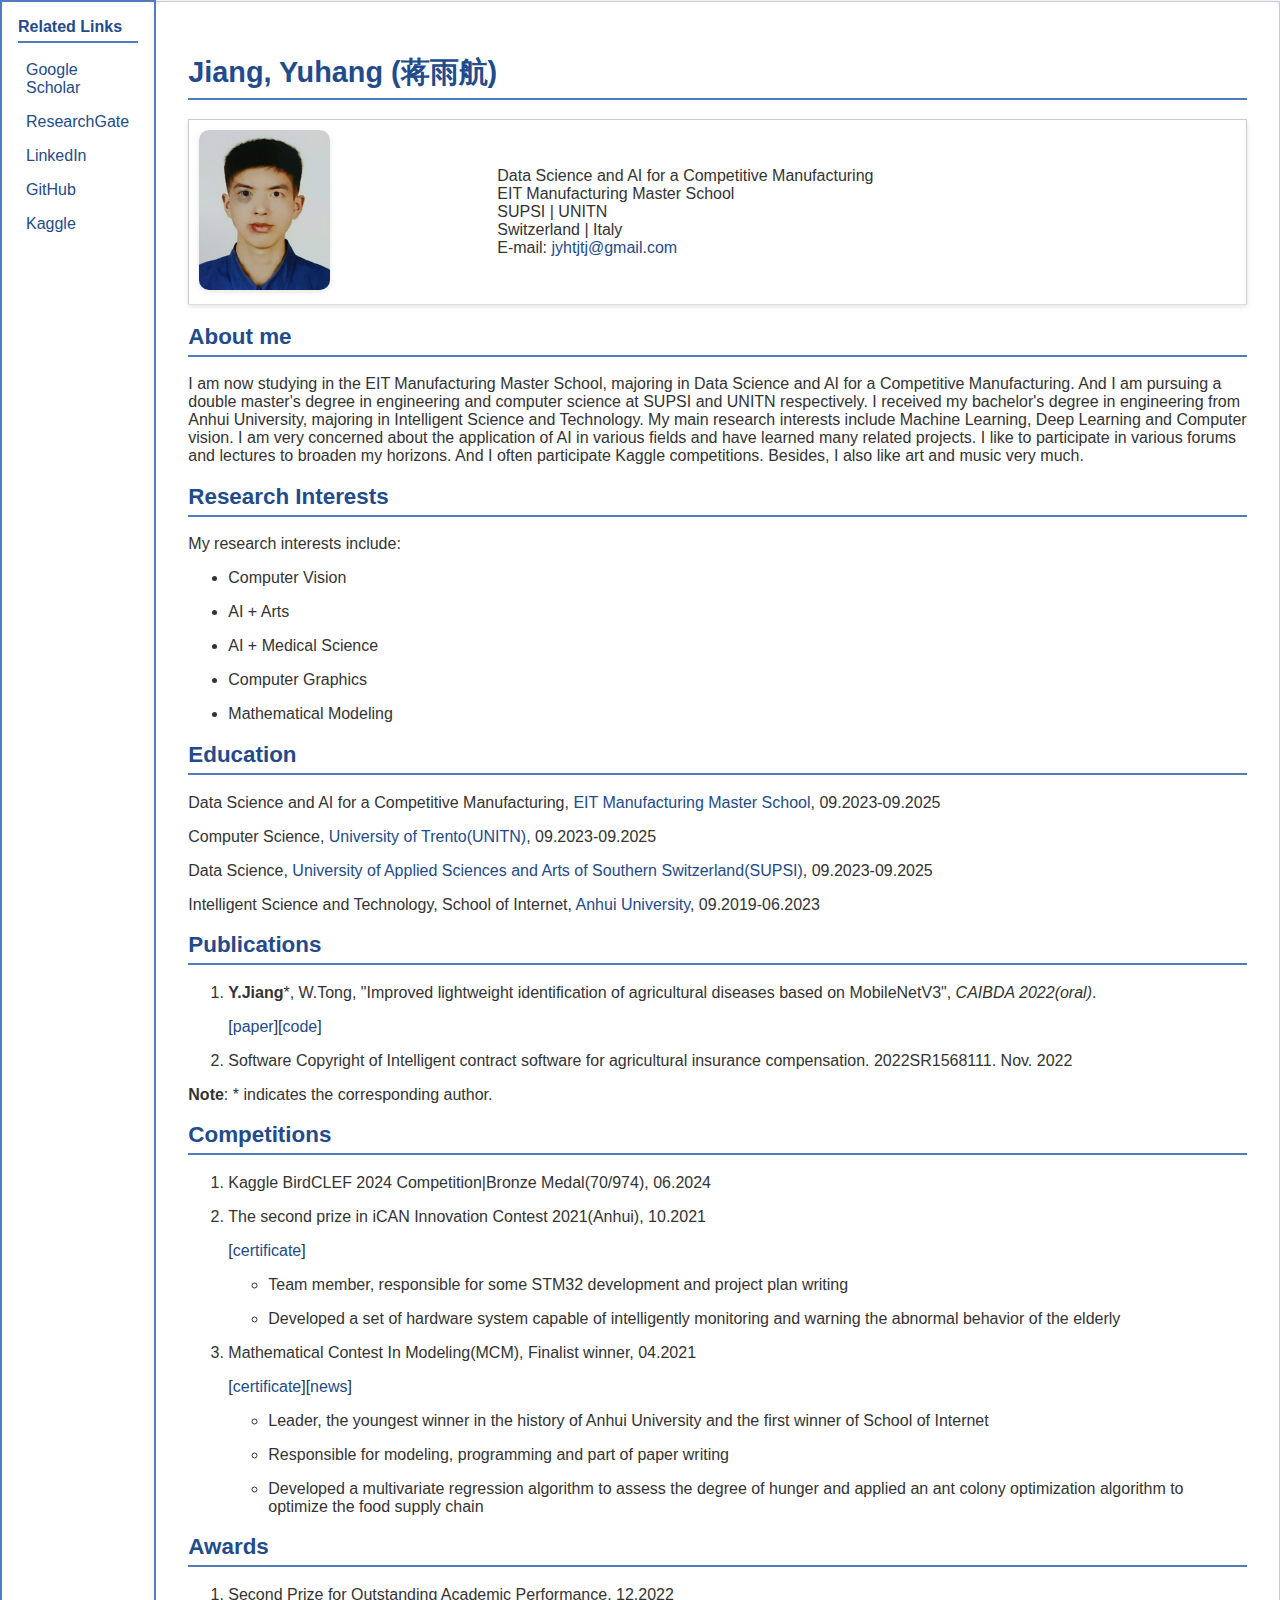
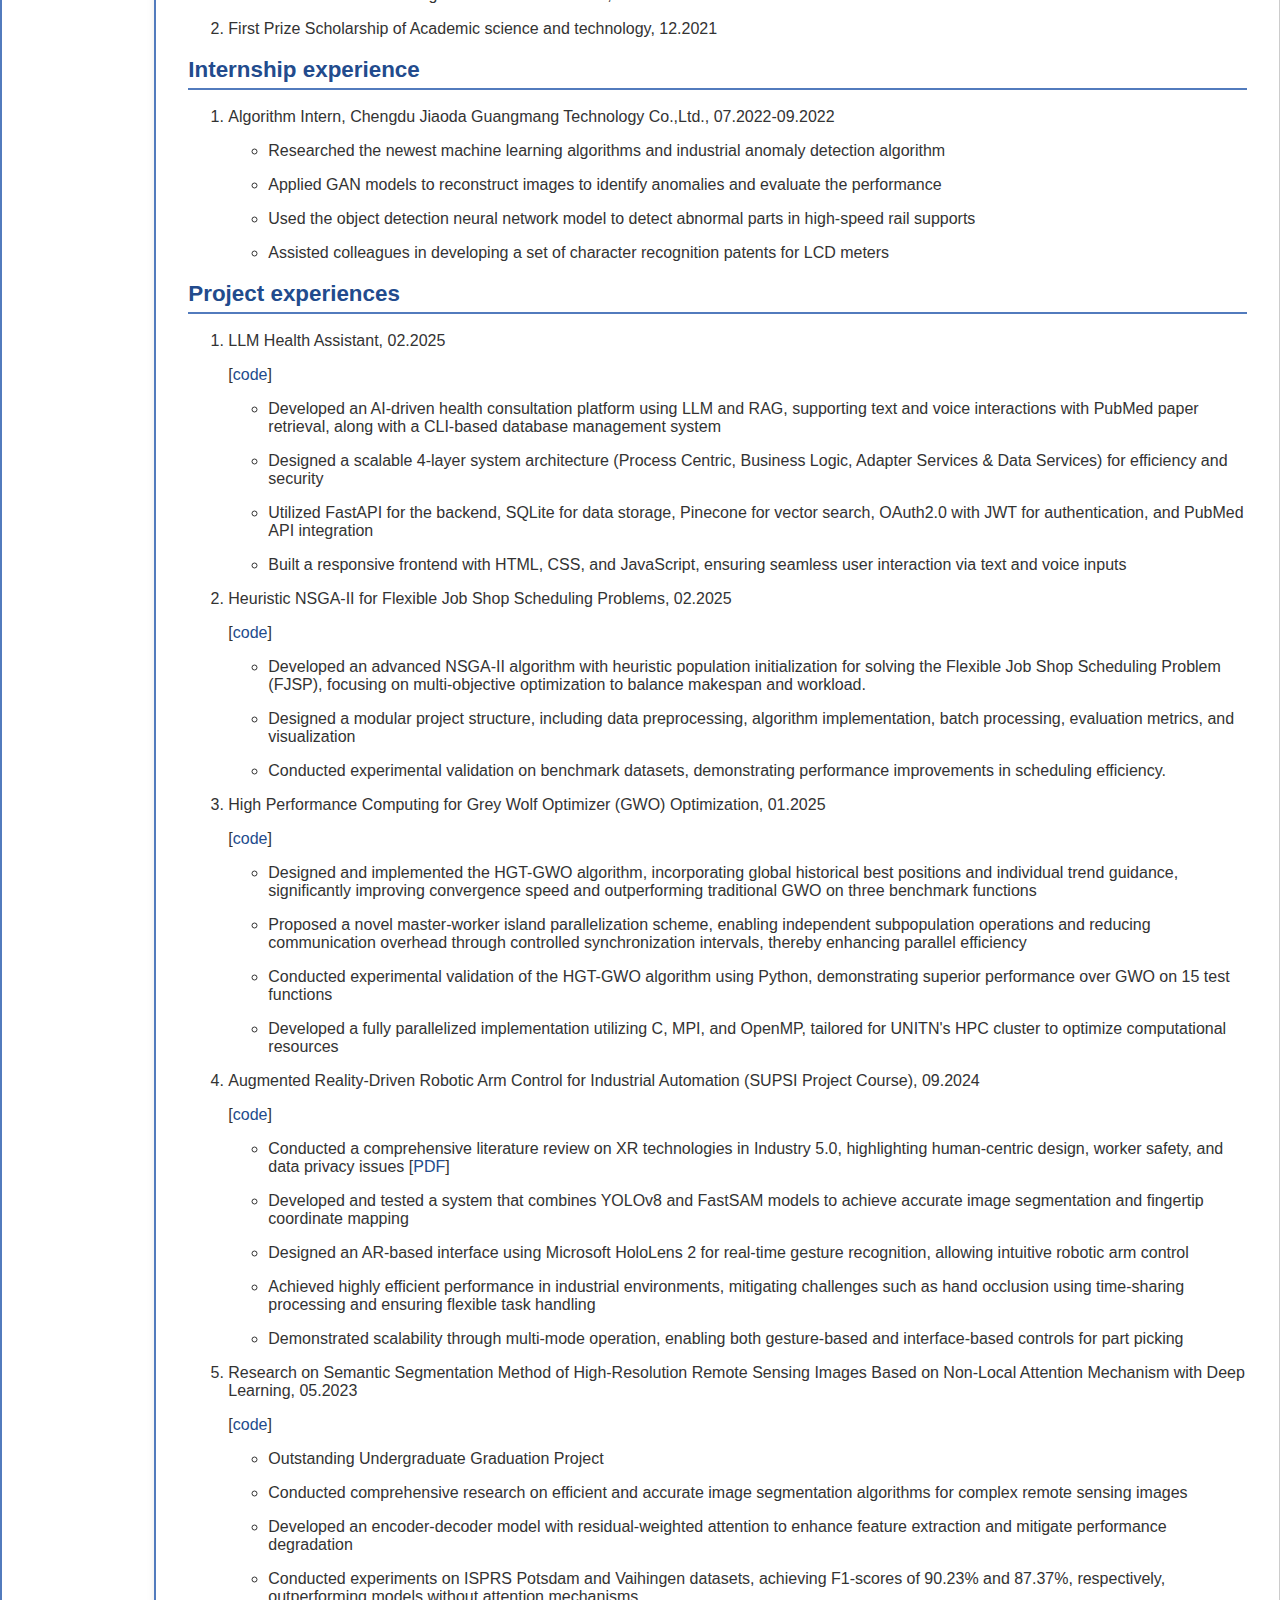
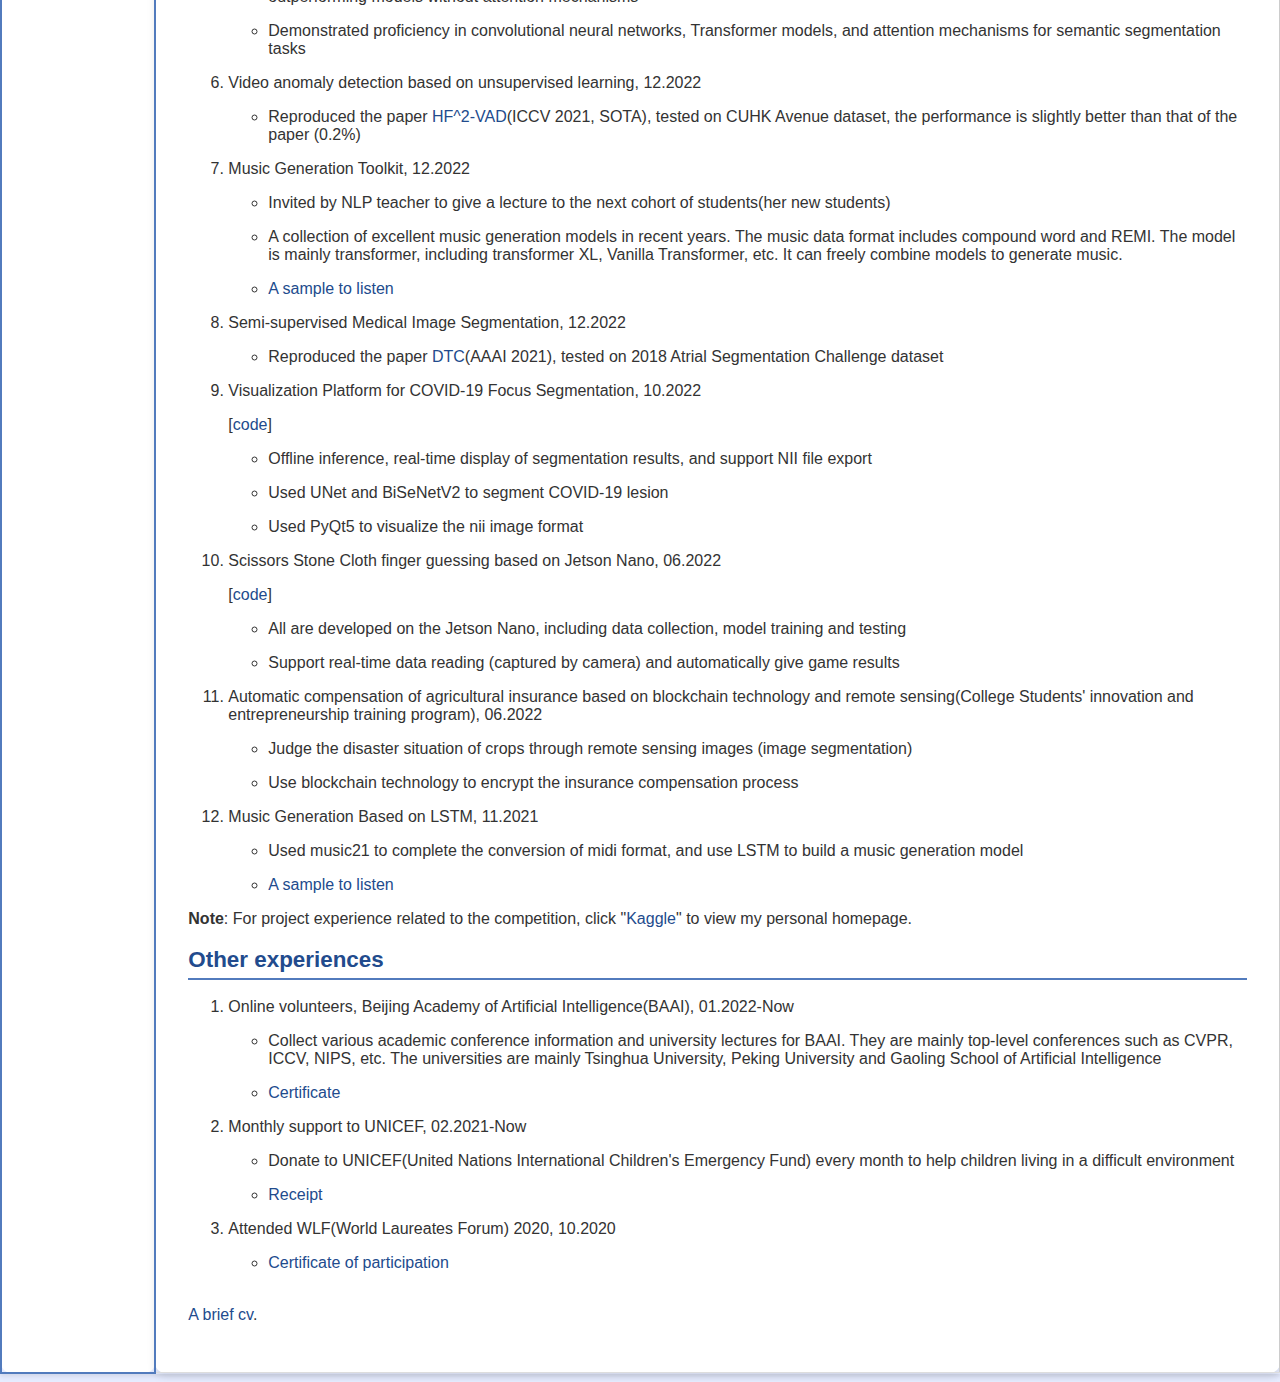
==== index.html @ 791126a2 "Update index.html" ====
<!DOCTYPE html PUBLIC "-//W3C//DTD XHTML 1.1//EN"
  "http://www.w3.org/TR/xhtml11/DTD/xhtml11.dtd">
<html xmlns="http://www.w3.org/1999/xhtml" xml:lang="en">
<head>
<meta name="generator" content="jemdoc, see http://jemdoc.jaboc.net/" />
<meta http-equiv="Content-Type" content="text/html;charset=utf-8" />
<link rel="stylesheet" href="jemdoc.css" type="text/css" />
<link rel="shortcut icon" href="favicon.ico" />
<link rel="bookmark" href="favicon.ico" type="image/x-icon"　/>
<title>Jiang, Yuhang (蒋雨航)</title>
</head>
<body>
<table summary="Table for page layout." id="tlayout">
<tr valign="top">
<td id="layout-menu">
<div class="menu-category">Related Links</div>
<div class="menu-item"><a href="https://scholar.google.com/citations?user=UUtf_ZoAAAAJ&hl=en">Google Scholar</a></div>
<div class="menu-item"><a href="https://www.researchgate.net/profile/Yuhang-Jiang-7">ResearchGate</a></div>
<div class="menu-item"><a href="https://www.linkedin.com/in/yuhang-jiang-b59833291/">LinkedIn</a></div>
<div class="menu-item"><a href="https://github.com/Avalon-S">GitHub</a></div>
<div class="menu-item"><a href="https://www.kaggle.com/yuhang1248">Kaggle</a></div>
</td>
<td id="layout-content">
    <div id="toptitle">
        <h1>Jiang, Yuhang (蒋雨航) </h1>
    </div>
    <table class="imgtable">
        <tr>
            <td>
                <a href="https://github.com/Avalon-S"><img src="bio/bio.jpg" alt="alt text" width="131px" height="160px" /></a>&nbsp;
            </td>
            <td align="left">
                <p>
                    Data Science and AI for a Competitive Manufacturing<br />
                    EIT Manufacturing Master School<br />
                    SUPSI | UNITN<br />
                    Switzerland | Italy <br />
                    E-mail: <a href="mailto:jyhtjtj@gmail.com">jyhtjtj@gmail.com</a>
                </p>
            </td>
        </tr>
    </table>
    <h2>About me</h2>
    <p>I am now studying in the EIT Manufacturing Master School, majoring in Data Science and AI for a Competitive Manufacturing. And I am pursuing a double master's degree in engineering and computer science at SUPSI and UNITN respectively. I received my bachelor's degree in engineering from Anhui University, majoring in Intelligent Science and Technology. My main research interests include Machine Learning, Deep Learning and Computer vision. I am very concerned about the application of AI in various fields and have learned many related projects. I like to participate in various forums and lectures to broaden my horizons. And I often participate Kaggle competitions. Besides, I also like art and music very much.</p>
    <h2>Research Interests</h2>
    <p>My research interests include: </p>
    <ul>
        <li>
            <p>Computer Vision</p>
        </li>
        <li>
            <p>AI + Arts</p>
        </li>
        <li>
            <p>AI + Medical Science</p>
        </li>
        <li>
            <p>Computer Graphics</p>
        </li>
        <li>
            <p>Mathematical Modeling</p>
        </li>
    </ul>

    <h2>Education</h2>
    <p>Data Science and AI for a Competitive Manufacturing, <a href="https://www.eitmanufacturing.eu/">EIT Manufacturing Master School</a>, 09.2023-09.2025</p>
    <p>Computer Science, <a href="https://www.unitn.it/">University of Trento(UNITN)</a>, 09.2023-09.2025</p>
    <p>Data Science, <a href="https://www.supsi.ch/">University of Applied Sciences and Arts of Southern Switzerland(SUPSI)</a>, 09.2023-09.2025</p>
    <p>Intelligent Science and Technology, School of Internet, <a href="https://www.ahu.edu.cn/">Anhui University</a>, 09.2019-06.2023</p>

    <h2>Publications </h2>
    <ol>
        <li>
            <p><b>Y.Jiang</b>*, W.Tong, "Improved lightweight identification of agricultural diseases based on MobileNetV3", <i>CAIBDA 2022(oral)</i>.</p>[<a href="https://arxiv.org/abs/2207.11238">paper</a>][<a href="https://github.com/Avalon-S/MobileNetV3-CA">code</a>]
        </li>
        <li>
            <p>
                Software Copyright of Intelligent contract software for agricultural insurance compensation. 2022SR1568111. Nov. 2022
            </p>
        </li>
    </ol>
    <p><b>Note</b>: * indicates the corresponding author.</p>
    <h2>Competitions</h2>
    <ol>
      <li>Kaggle BirdCLEF 2024 Competition|Bronze Medal(70/974), 06.2024</li>
        <li><p>The second prize in iCAN Innovation Contest 2021(Anhui), 10.2021</p>[<a href="materials/iCAN.jpg">certificate</a>]</li>
        <ul>
            <li>
                <p>Team member, responsible for some STM32 development and project plan writing</p>
            </li>
            <li>
                <p>Developed a set of hardware system capable of intelligently monitoring and warning the abnormal behavior of the elderly</p>
            </li>
        </ul>
        <li><p>Mathematical Contest In Modeling(MCM), Finalist winner, 04.2021</p>[<a href="materials/Finalist.pdf">certificate</a>][<a href="https://si.ahu.edu.cn/2021/0430/c15190a258493/page.htm">news</a>]</li>
        <ul>
            <li>
                <p>Leader, the youngest winner in the history of Anhui University and the first winner of School of Internet</p>
            </li>
            <li>
                <p>Responsible for modeling, programming and part of paper writing</p>
            </li>
            <li>
                <p>Developed a multivariate regression algorithm to assess the degree of hunger and applied an ant colony optimization algorithm to optimize the food supply chain</p>
            </li>
        </ul>
    </ol>
      
      <h2> Awards </h2>
      <ol>
        <li><p>Second Prize for Outstanding Academic Performance, 12.2022</p></li>
        <li><p>First Prize Scholarship of Academic science and technology, 12.2021</p></li>
        </ol>
            <h2>Internship experience</h2>
            <ol>
                <li><p>Algorithm Intern, Chengdu Jiaoda Guangmang Technology Co.,Ltd., 07.2022-09.2022</p></li>
                <ul>
                    <li>
                        <p>
                            Researched the newest machine learning algorithms and industrial anomaly detection algorithm
                        </p>
                    </li>
                    <li>
                        <p>Applied GAN models to reconstruct images to identify anomalies and evaluate the performance</p>
                    </li>
                    <li>
                        <p>Used the object detection neural network model to detect abnormal parts in high-speed rail supports</p>
                    </li>
                    <li>
                        <p>Assisted colleagues in developing a set of character recognition patents for LCD meters</p>
                    </li>
                </ul>
            </ol>
            <h2>Project experiences</h2>
            <ol>
                <li><p>LLM Health Assistant, 02.2025</p>[<a href="https://github.com/Avalon-S/LLM-Health-Assistant">code</a>]</li>
                <ul>
                     <li>
                       <p>
                          Developed an AI-driven health consultation platform using LLM and RAG, supporting text and voice interactions with PubMed paper retrieval, along with a CLI-based database management system
                       </li>
                       <li>
                       <p>
                          Designed a scalable 4-layer system architecture (Process Centric, Business Logic, Adapter Services & Data Services) for efficiency and security
                       </p>
                       </li>
                       <li>
                        <p>
                          Utilized FastAPI for the backend, SQLite for data storage, Pinecone for vector search, OAuth2.0 with JWT for authentication, and PubMed API integration
                       </p>
                      </li>
                      <li>
                      <p>
                          Built a responsive frontend with HTML, CSS, and JavaScript, ensuring seamless user interaction via text and voice inputs
                      </p>
                      </li>
                </ul>
                <li><p>Heuristic NSGA-II for Flexible Job Shop Scheduling Problems, 02.2025</p>[<a href="https://github.com/Avalon-S/BioAI_Project/tree/legacy_branch">code</a>]</li>
                <ul>
                     <li>
                       <p>
                          Developed an advanced NSGA-II algorithm with heuristic population initialization for solving the Flexible Job Shop Scheduling Problem (FJSP), focusing on multi-objective optimization to balance makespan and workload.
                       </li>
                       <li>
                       <p>
                          Designed a modular project structure, including data preprocessing, algorithm implementation, batch processing, evaluation metrics, and visualization
                       </p>
                       </li>
                       <li>
                        <p>
                          Conducted experimental validation on benchmark datasets, demonstrating performance improvements in scheduling efficiency.
                       </p>
                      </li>
                </ul>
                <li><p>High Performance Computing for Grey Wolf Optimizer (GWO) Optimization, 01.2025</p>[<a href="https://github.com/Avalon-S/HPC4DS-Project-GWO">code</a>]</li>
                <ul>
                     <li>
                       <p>
                          Designed and implemented the HGT-GWO algorithm, incorporating global historical best positions and individual trend guidance, significantly improving convergence speed and outperforming traditional GWO on three benchmark functions
                       </p>
                       </li>
                       <li>
                       <p>
                          Proposed a novel master-worker island parallelization scheme, enabling independent subpopulation operations and reducing communication overhead through controlled synchronization intervals, thereby enhancing parallel efficiency
                       </p>
                       </li>
                       <li>
                        <p>
                          Conducted experimental validation of the HGT-GWO algorithm using Python, demonstrating superior performance over GWO on 15 test functions
                       </p>
                      </li>
                      <li>
                      <p>
                          Developed a fully parallelized implementation utilizing C, MPI, and OpenMP, tailored for UNITN's HPC cluster to optimize computational resources
                      </p>
                      </li>
                </ul>
                <li><p>Augmented Reality-Driven Robotic Arm Control for Industrial Automation (SUPSI Project Course), 09.2024</p>[<a href="https://github.com/Avalon-S/Project-Course-SUPSI">code</a>]</li>
                <ul>
                     <li>
                       <p>
                          Conducted a comprehensive literature review on XR technologies in Industry 5.0, highlighting human-centric design, worker safety, and data privacy issues [<a href="https://github.com/Avalon-S/Project-Course-SUPSI/blob/master/Report/Literature_Review_Human-Centric_Integration_of_Extended_Reality_Technologies_in_Industry_5.0.pdf">PDF</a>]
                       </p>
                       </li>
                       <li>
                       <p>
                          Developed and tested a system that combines YOLOv8 and FastSAM models to achieve accurate image segmentation and fingertip coordinate mapping
                       </p>
                       </li>
                       <li>
                        <p>
                          Designed an AR-based interface using Microsoft HoloLens 2 for real-time gesture recognition, allowing intuitive robotic arm control
                       </p>
                      </li>
                      <li>
                       <p>
                          Achieved highly efficient performance in industrial environments, mitigating challenges such as hand occlusion using time-sharing processing and ensuring flexible task handling
                       </p>
                      </li>
                      <li>
                      <p>
                          Demonstrated scalability through multi-mode operation, enabling both gesture-based and interface-based controls for part picking
                      </p>
                      </li>
                </ul>
                <li><p>Research on Semantic Segmentation Method of High-Resolution Remote Sensing Images Based on Non-Local Attention Mechanism with Deep Learning, 05.2023</p>[<a href="https://github.com/Avalon-S/Undergraduate-Graduation-Project">code</a>]</li>
                <ul>
                     <li>
                       <p>
                          Outstanding Undergraduate Graduation Project
                       </p>
                       </li>
                       <li>
                       <p>
                          Conducted comprehensive research on efficient and accurate image segmentation algorithms for complex remote sensing images
                       </p>
                       </li>
                       <li>
                        <p>
                          Developed an encoder-decoder model with residual-weighted attention to enhance feature extraction and mitigate performance degradation
                       </p>
                      </li>
                      <li>
                       <p>
                          Conducted experiments on ISPRS Potsdam and Vaihingen datasets, achieving F1-scores of 90.23% and 87.37%, respectively, outperforming models without attention mechanisms
                       </p>
                      </li>
                      <li>
                      <p>
                          Demonstrated proficiency in convolutional neural networks, Transformer models, and attention mechanisms for semantic segmentation tasks
                      </p>
                      </li>
                </ul>
                <li><p>Video anomaly detection based on unsupervised learning, 12.2022</p></li>
                <ul>
                    <li>
                        <p>
                            Reproduced the paper <a href="https://arxiv.org/abs/2108.06852">HF^2-VAD</a>(ICCV 2021, SOTA), tested on CUHK Avenue dataset, the performance is slightly better than that of the paper (0.2%)
                        </p>
                    </li>
                </ul>
                <li><p>Music Generation Toolkit, 12.2022</p></li>
                <ul>
                    <li>
                        <p>
                            Invited by NLP teacher to give a lecture to the next cohort of students(her new students)
                        </p>
                    </li>
                    <li>
                        <p>
                            A collection of excellent music generation models in recent years. The music data format includes compound word and REMI. The model is mainly transformer, including transformer XL, Vanilla Transformer, etc. It can freely combine models to generate music.
                        </p>
                    </li>
                    <li>
                        <p>
                            <a href="materials/music1.wav">A sample to listen</a>
                        </p>
                    </li>
                </ul>
                <li><p>Semi-supervised Medical Image Segmentation, 12.2022</p></li>
                <ul>
                    <li>
                        <p>
                            Reproduced the paper <a href="https://arxiv.org/abs/2009.04448">DTC</a>(AAAI 2021), tested on 2018 Atrial Segmentation Challenge dataset
                        </p>
                    </li>
                </ul>
                <li><p>Visualization Platform for COVID-19 Focus Segmentation, 10.2022</p>[<a href="https://github.com/Avalon-S/Visualization-Platform-for-COVID-19-Focus-Segmentation">code</a>]</li>
                <ul>
                    <li>
                        <p>
                            Offline inference, real-time display of segmentation results, and support NII file export
                        </p>
                    </li>
                    <li>
                        <p>
                            Used UNet and BiSeNetV2 to segment COVID-19 lesion
                        </p>
                    </li>
                    <li>
                        <p>
                            Used PyQt5 to visualize the nii image format
                        </p>
                    </li>
                </ul>
                <li><p>Scissors Stone Cloth finger guessing based on Jetson Nano, 06.2022</p>[<a href="https://github.com/Avalon-S/Scissors-Stone-Cloth-finger-guessing-based-on-Jetson-Nano">code</a>]</li>
                <ul>
                    <li>
                        <p>
                            All are developed on the Jetson Nano, including data collection, model training and testing
                        </p>
                    </li>
                    <li>
                        <p>
                            Support real-time data reading (captured by camera) and automatically give game results
                        </p>
                    </li>
                </ul>
                <li><p>Automatic compensation of agricultural insurance based on blockchain technology and remote sensing(College Students' innovation and entrepreneurship training program), 06.2022</p></li>
                <ul>
                    <li>
                        <p>
                            Judge the disaster situation of crops through remote sensing images (image segmentation)
                        </p>
                    </li>
                    <li>
                        <p>
                            Use blockchain technology to encrypt the insurance compensation process
                        </p>
                    </li>
                </ul>
                <li><p>Music Generation Based on LSTM, 11.2021</p></li>
                <ul>
                    <li>
                        <p>
                            Used music21 to complete the conversion of midi format, and use LSTM to build a music generation model
                        </p>
                    </li>
                    <li>
                        <p>
                            <a href="materials/music2.wav">A sample to listen</a>
                        </p>
                    </li>
                </ul>
            </ol>
            <p><b>Note</b>: For project experience related to the competition, click "<a href="https://www.kaggle.com/yuhang1248">Kaggle</a>" to view my personal homepage.</p>
            <h2>Other experiences</h2>
            <ol>
                <li><p>Online volunteers, Beijing Academy of Artificial Intelligence(BAAI), 01.2022-Now</p></li>
                <ul>
                    <li>
                        <p>Collect various academic conference information and university lectures for BAAI. They are mainly top-level conferences such as CVPR, ICCV, NIPS, etc. The universities are mainly Tsinghua University, Peking University and Gaoling School of Artificial Intelligence</p>
                    </li>
                </ul>
                <ul>
                    <li>
                        <p><a href="materials/BAAI.pdf">Certificate</a></p>
                    </li>
                </ul>
                <li><p>Monthly support to UNICEF, 02.2021-Now</p></li>
                <ul>
                    <li>
                        <p>Donate to  UNICEF(United Nations International Children's Emergency Fund) every month to help children living in a difficult environment</p>
                    </li>
                </ul>
                <ul>
                    <li>
                        <p><a href="materials/receipt.png">Receipt</a></p>
                    </li>
                </ul>
                <li><p>Attended WLF(World Laureates Forum) 2020, 10.2020</p></li>
                <ul>
                    <li>
                        <p><a href="materials/WLF2020.jpg">Certificate of participation</a></p>
                    </li>
                </ul>

            </ol>

            <p>
                <br />
                <a href="cv.pdf">A brief cv</a>.
            </p>
        </ol>
    </ol></td>
</tr>
</table>
</body>
</html>
---- jemdoc.css ----
/* Jemdoc CSS with blue theme */

/* Set a soft blue gradient background */
body {
    background: linear-gradient(to bottom, #f0f4ff, #e6ecff);
    font-family: "Inter", sans-serif;
    color: #333;
    padding-bottom: 8px;
    margin: 0;
}

/* Navigation menu styling */
#layout-menu {
    background: white;
    border-radius: 10px;
    padding: 1em;
    font-size: 1.0em;
    width: auto;
    color: #224b8d;
    text-align: left;
    border: 2px solid #527bbd;
}

#layout-menu a {
    color: #224b8d;
    text-decoration: none;
    display: block;
    padding: 8px;
    border-radius: 5px;
    transition: background 0.3s ease-in-out;
}

#layout-menu a:hover, #layout-menu a:focus {
    background: #527bbd; 
    color: white;
}

#layout-menu a.current:link, #layout-menu a.current:visited {
    background: #527bbd;
    color: white;
    font-weight: bold;
}

/* Add blue underline below 'Related Links' title */
div.menu-category {
    font-weight: bold;
    border-bottom: 2px solid #527bbd;
    padding-bottom: 5px;
    margin-bottom: 10px;
}

/* Content area styling */
#layout-content {
    background: white;
    padding: 2em;
    border-radius: 10px;
    box-shadow: 0px 4px 8px rgba(0, 0, 0, 0.1);
}

/* Headings styling */
h1, h2, h3 {
    color: #224b8d;
    border-bottom: 2px solid #527bbd;
    padding-bottom: 5px;
}

h1 {
    font-size: 1.8em;
}

h2 {
    font-size: 1.4em;
}

h3 {
    font-size: 1.2em;
    border-bottom: none;
}

/* Link styling */
a {
    color: #224b8d;
    text-decoration: none;
    transition: all 0.3s ease-in-out;
}

a:hover {
    color: #1a3b6e;
    border-bottom: 1px solid #1a3b6e;
}

/* Table styling */
table {
    border: 1px solid #ccc;
    border-collapse: collapse;
    width: 100%;
    box-shadow: 0 2px 5px rgba(0, 0, 0, 0.1);
}

td, th {
    padding: 10px;
    text-align: left;
    border-bottom: 1px solid #ddd;
}

tr:nth-child(even) {
    background-color: #f9f9f9;
}

/* Image styling */
img {
    border-radius: 10px;
    box-shadow: 0px 2px 5px rgba(0, 0, 0, 0.1);
}

/* Footer styling */
div#footer {
    font-size: small;
    border-top: 1px solid #c0c0c0;
    padding-top: 10px;
    margin-top: 4.0em;
    color: #606060;
    text-align: center;
}
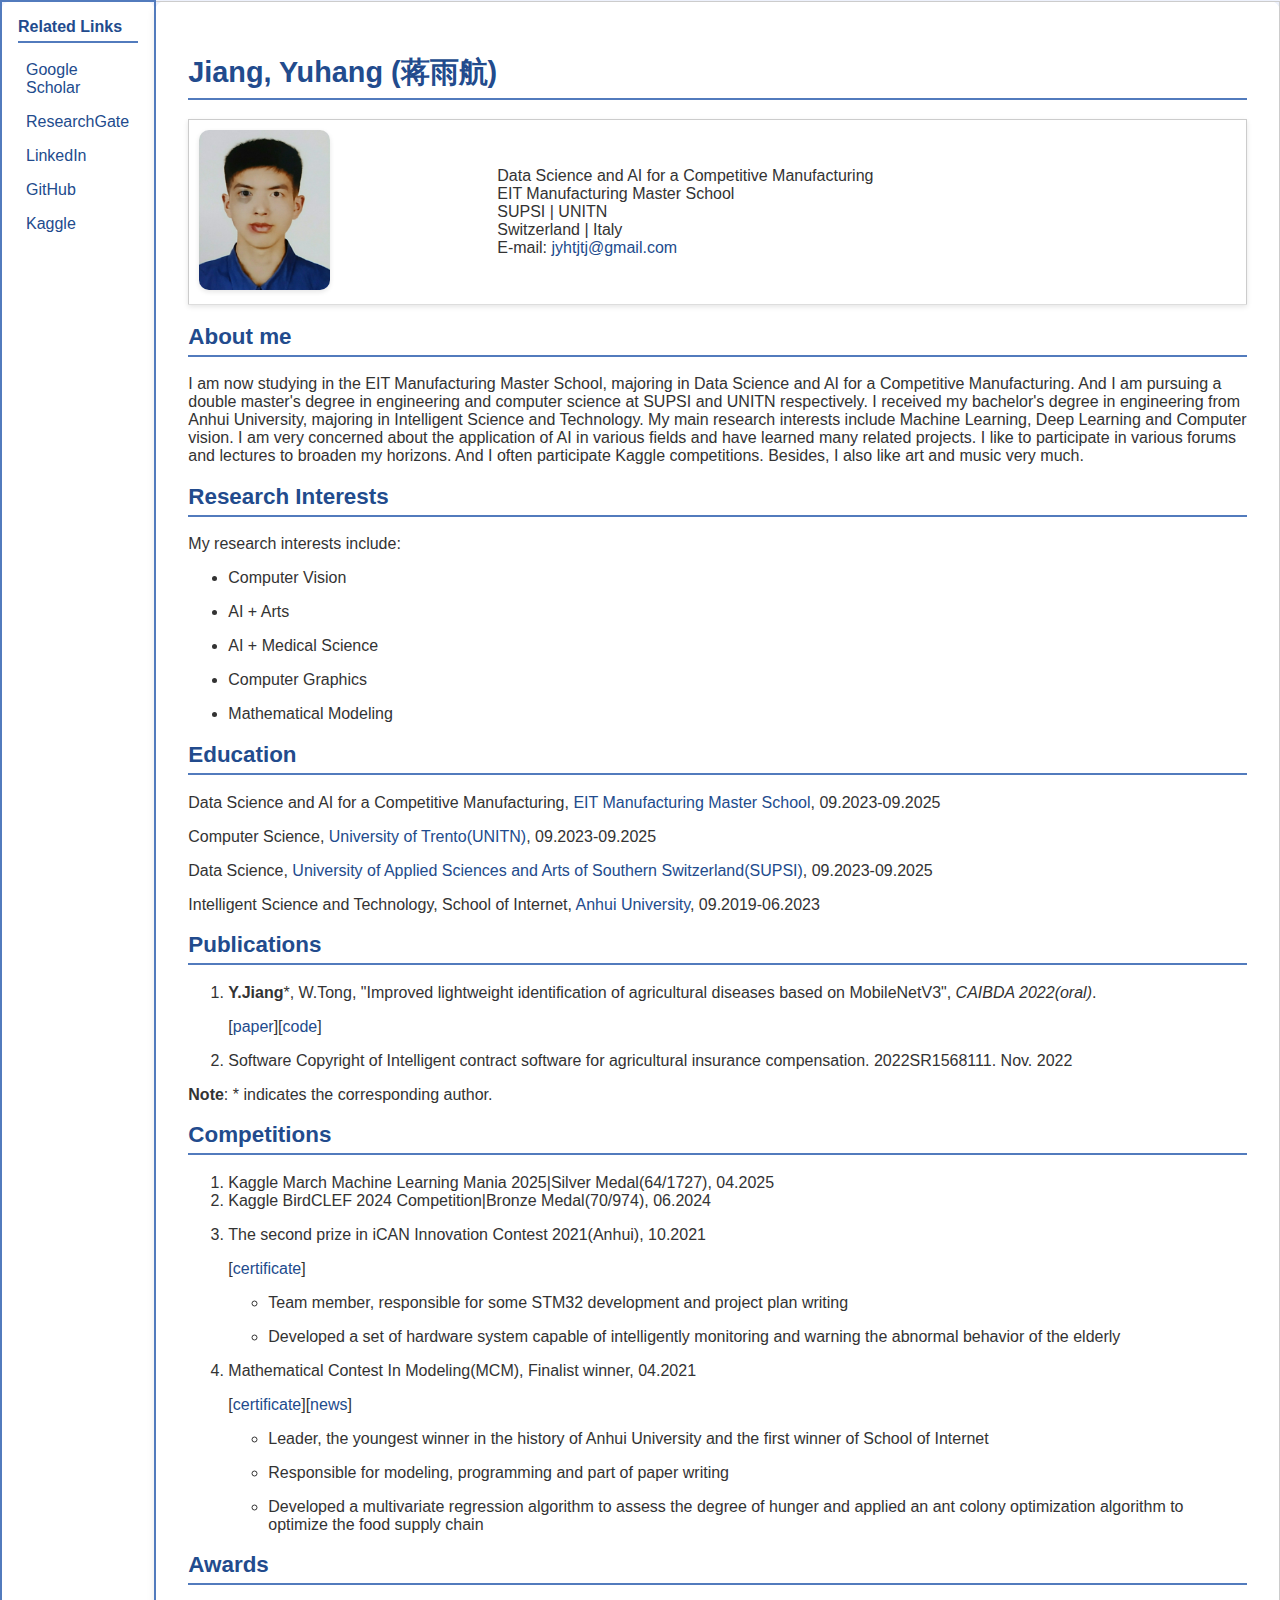
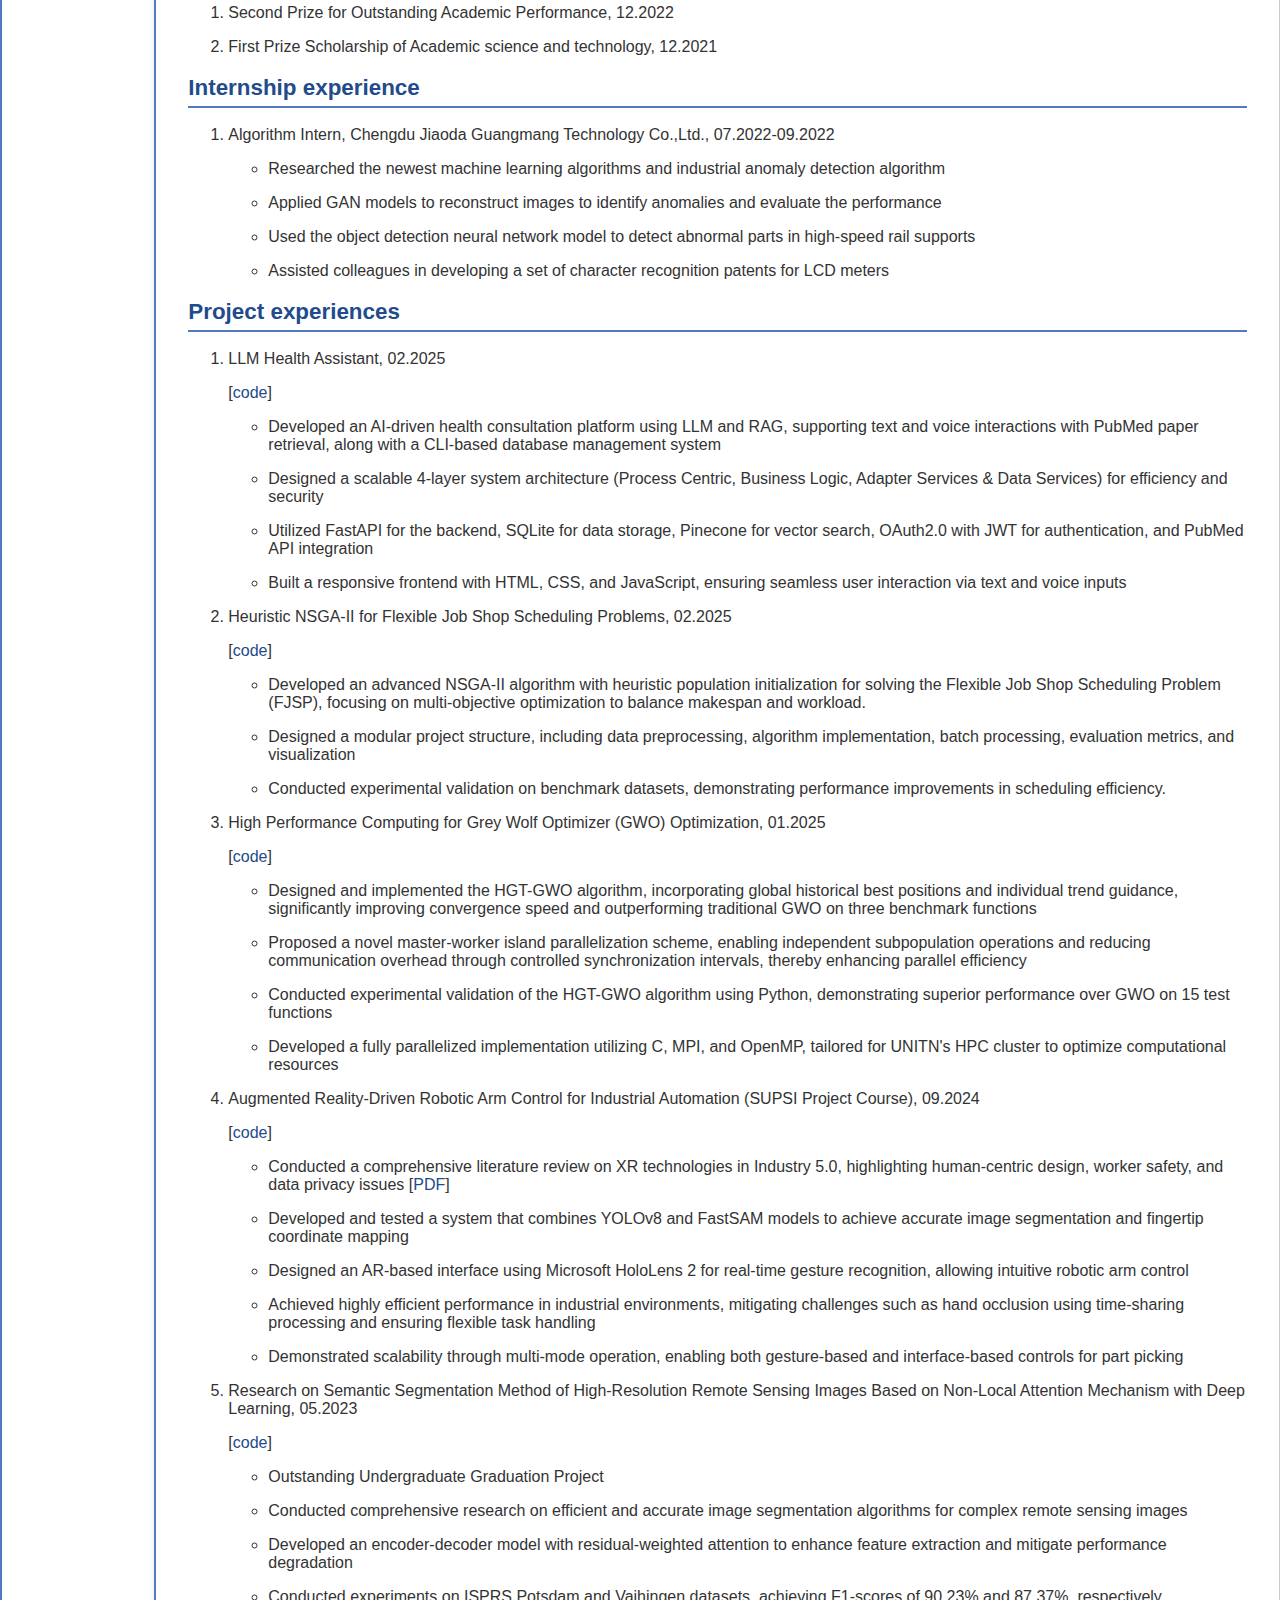
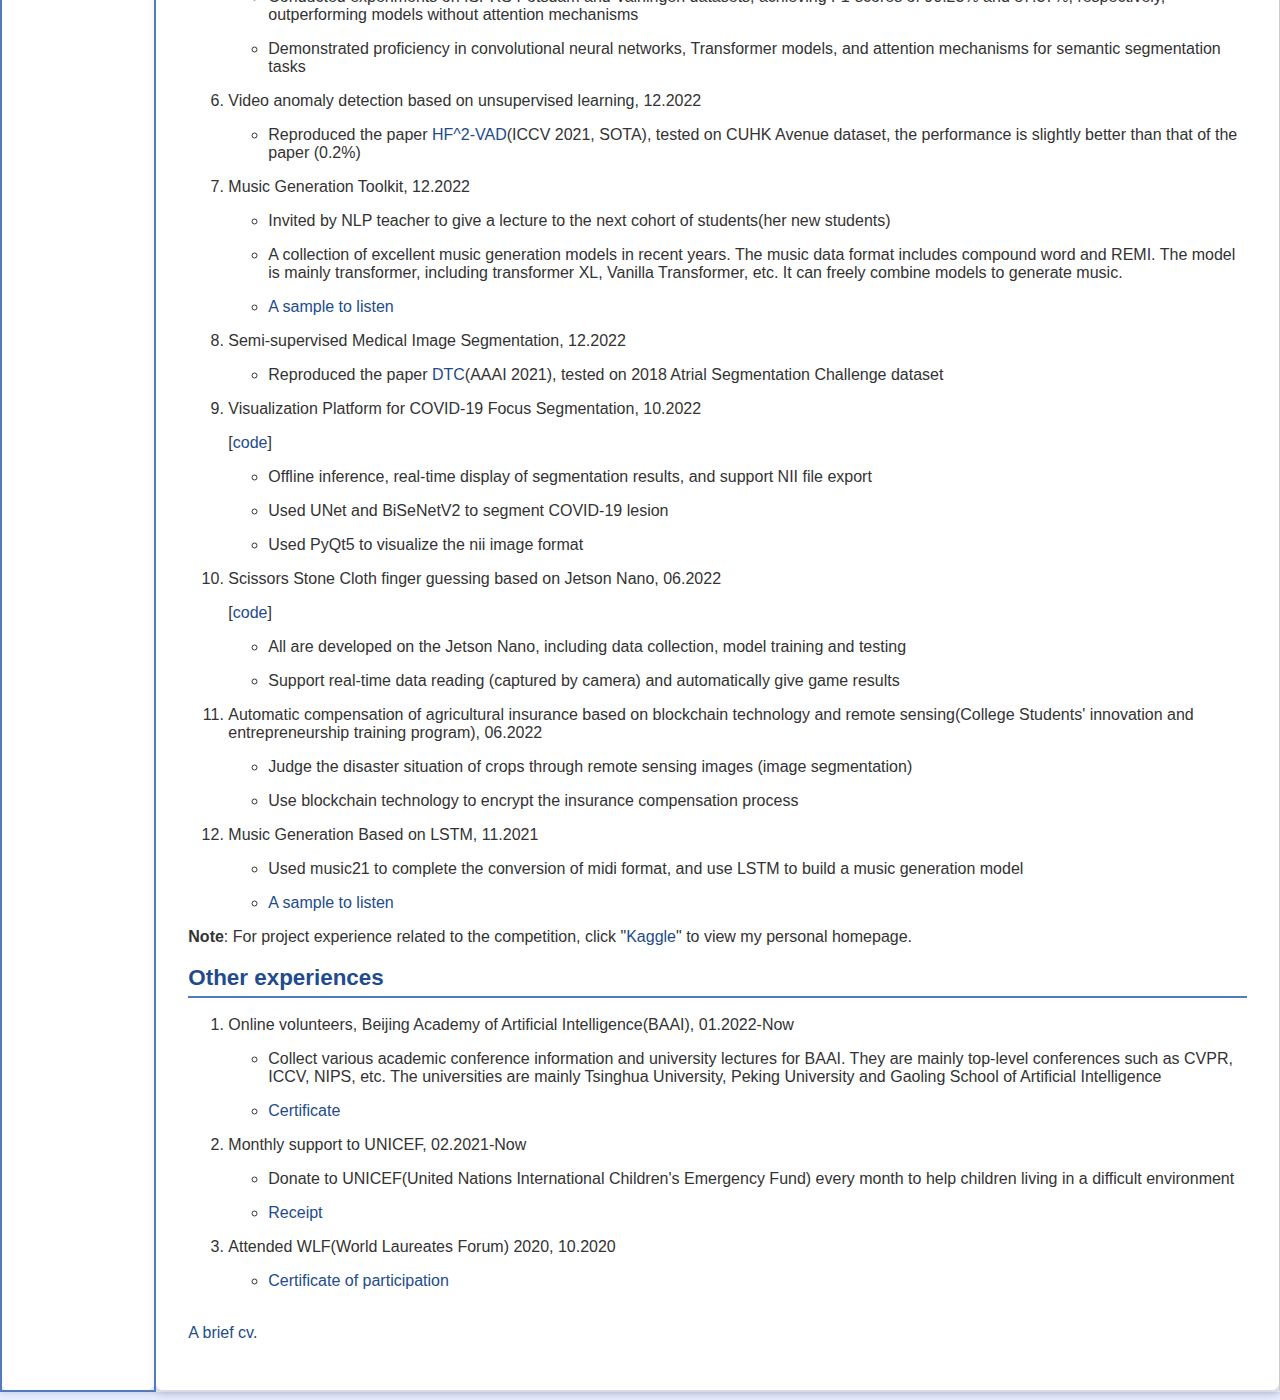
==== commit 3105729d: "Update index.html" ====
--- a/index.html
+++ b/index.html
@@ -82,6 +82,7 @@
     <p><b>Note</b>: * indicates the corresponding author.</p>
     <h2>Competitions</h2>
     <ol>
+      <li>Kaggle March Machine Learning Mania 2025|Silver Medal(64/1727), 04.2025</li>
       <li>Kaggle BirdCLEF 2024 Competition|Bronze Medal(70/974), 06.2024</li>
         <li><p>The second prize in iCAN Innovation Contest 2021(Anhui), 10.2021</p>[<a href="materials/iCAN.jpg">certificate</a>]</li>
         <ul>
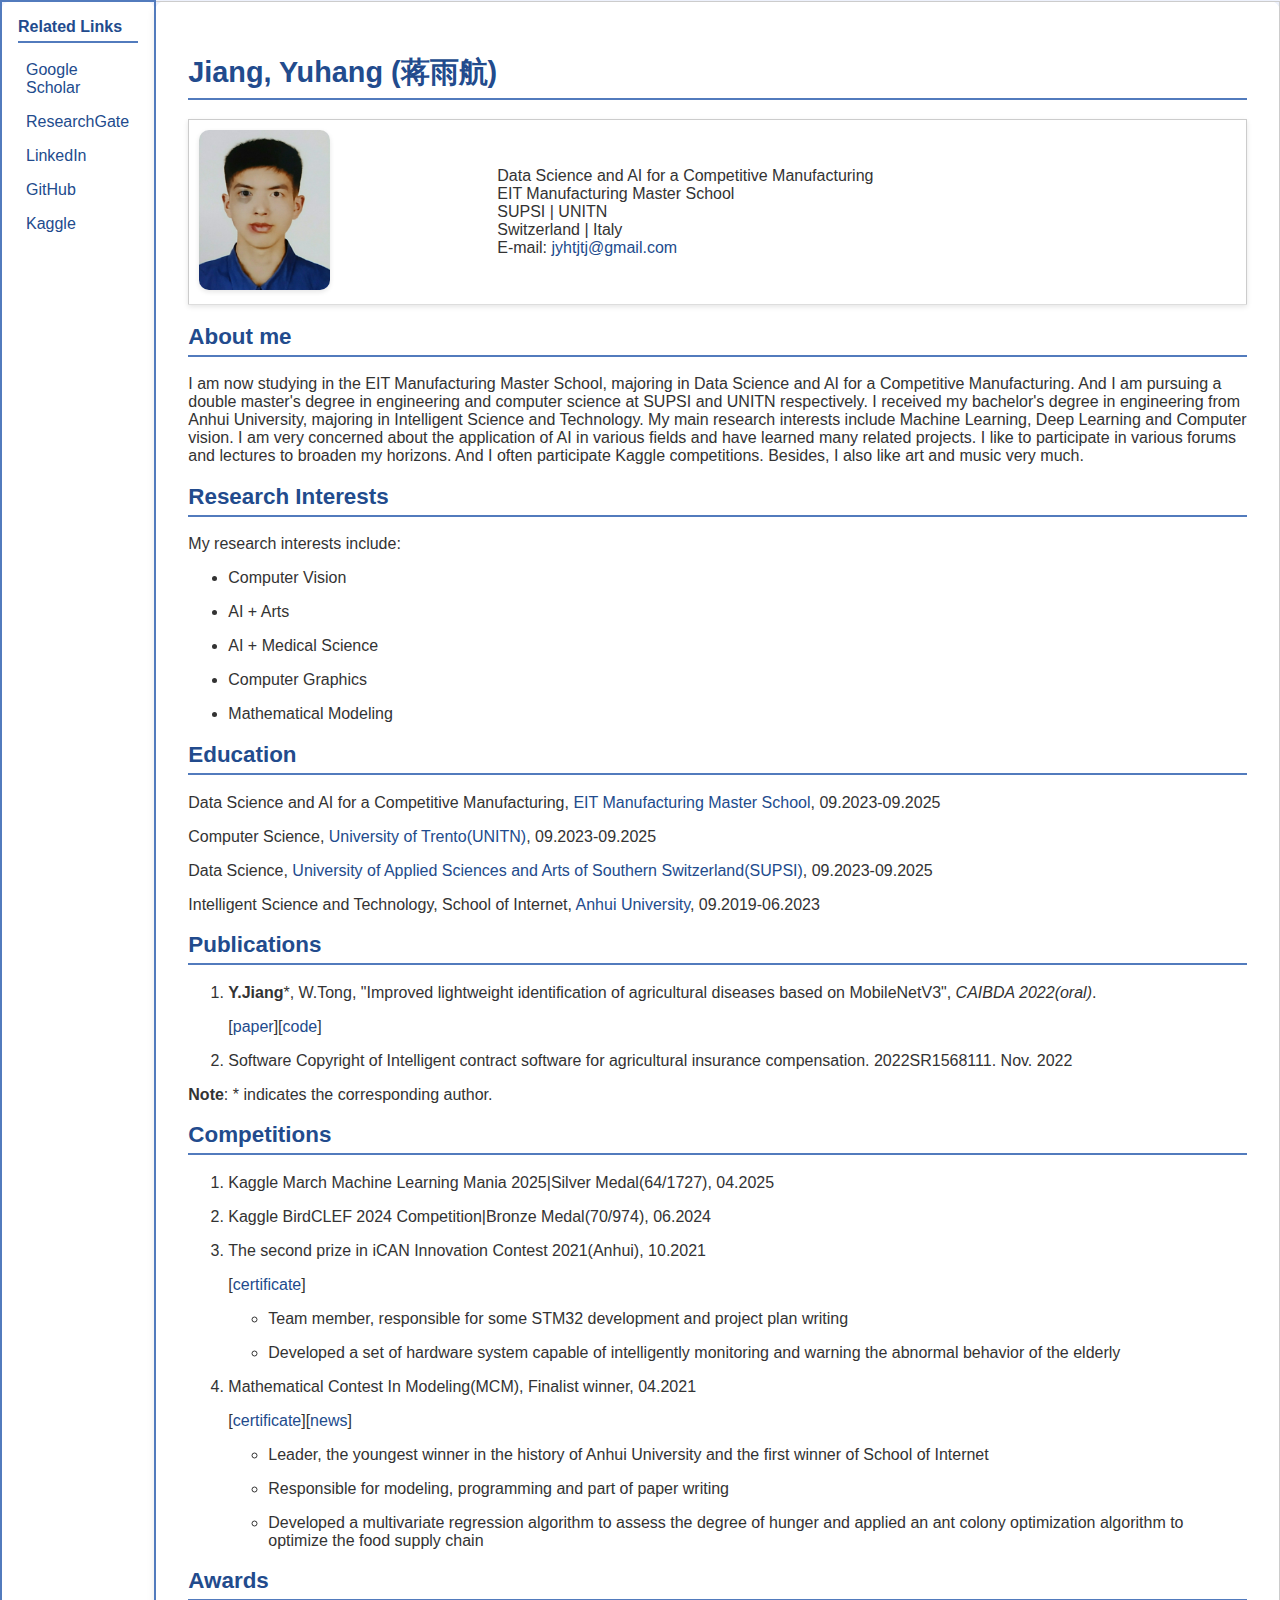
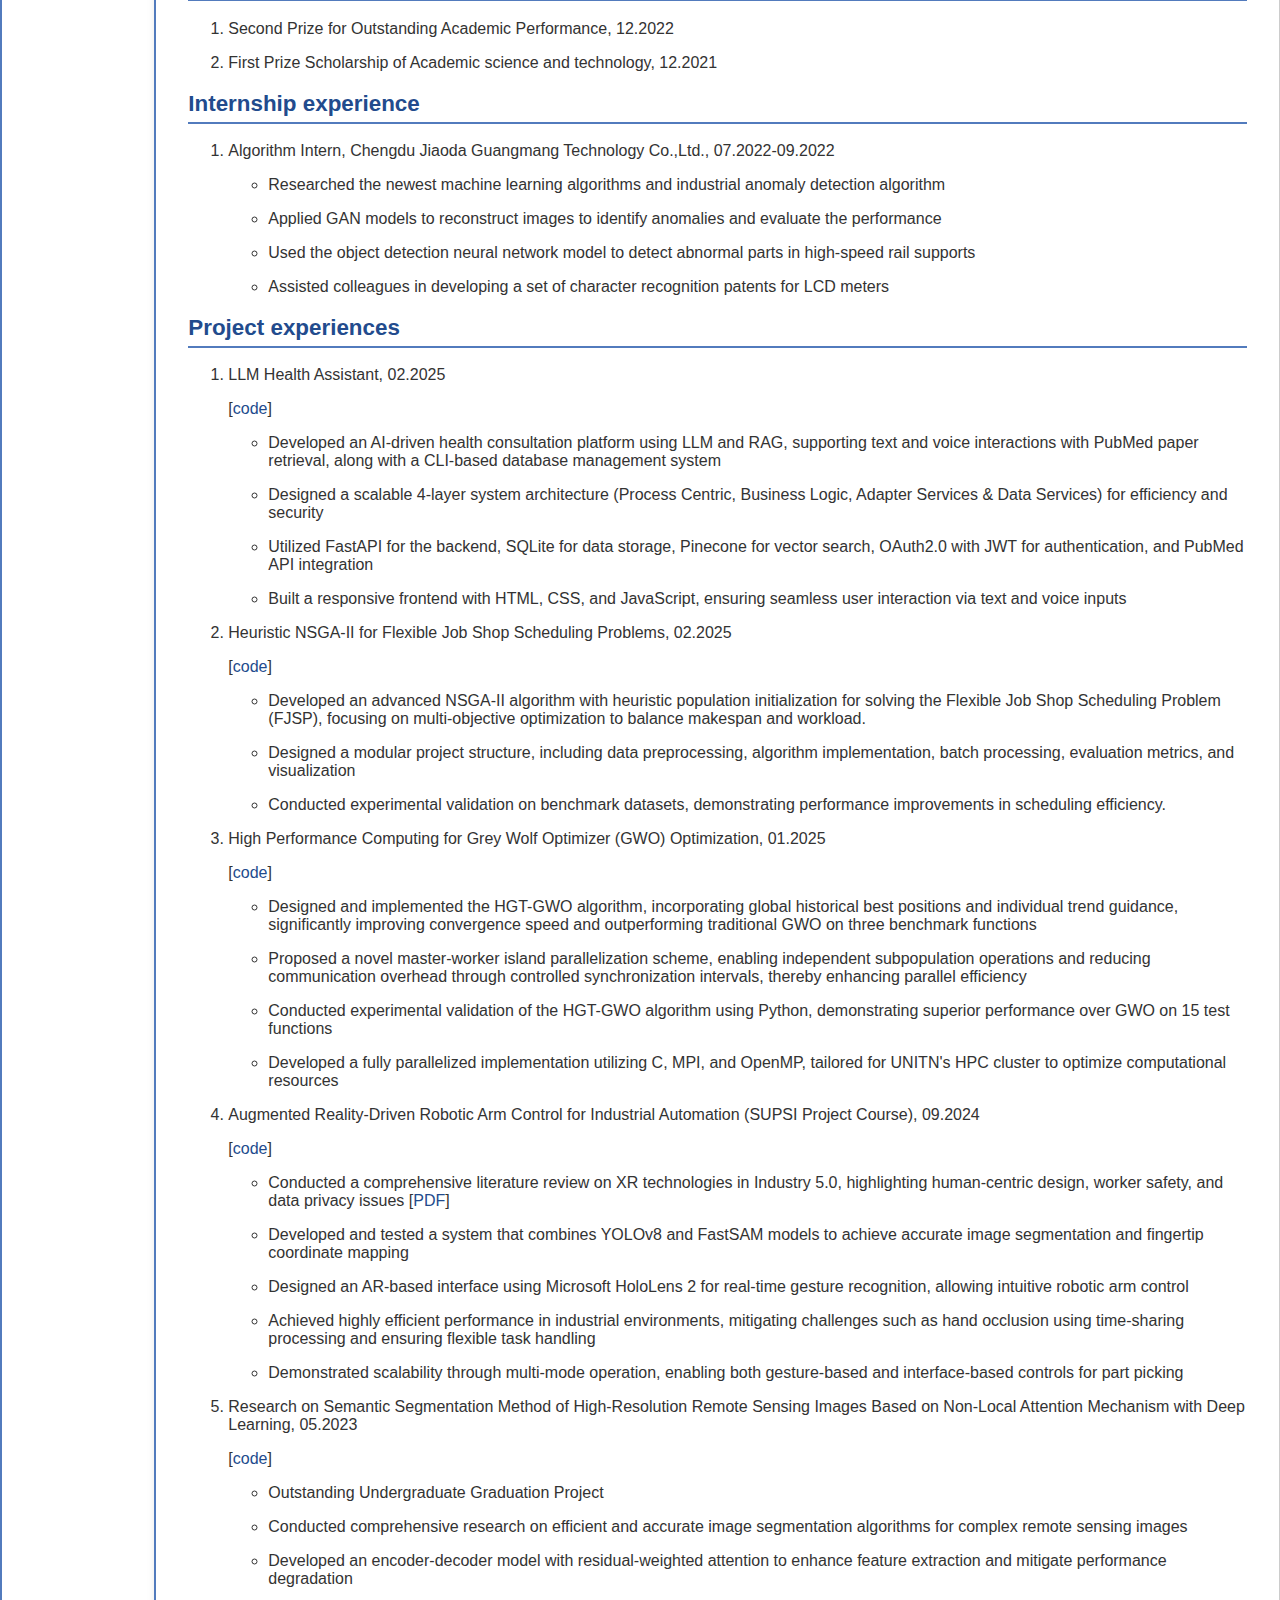
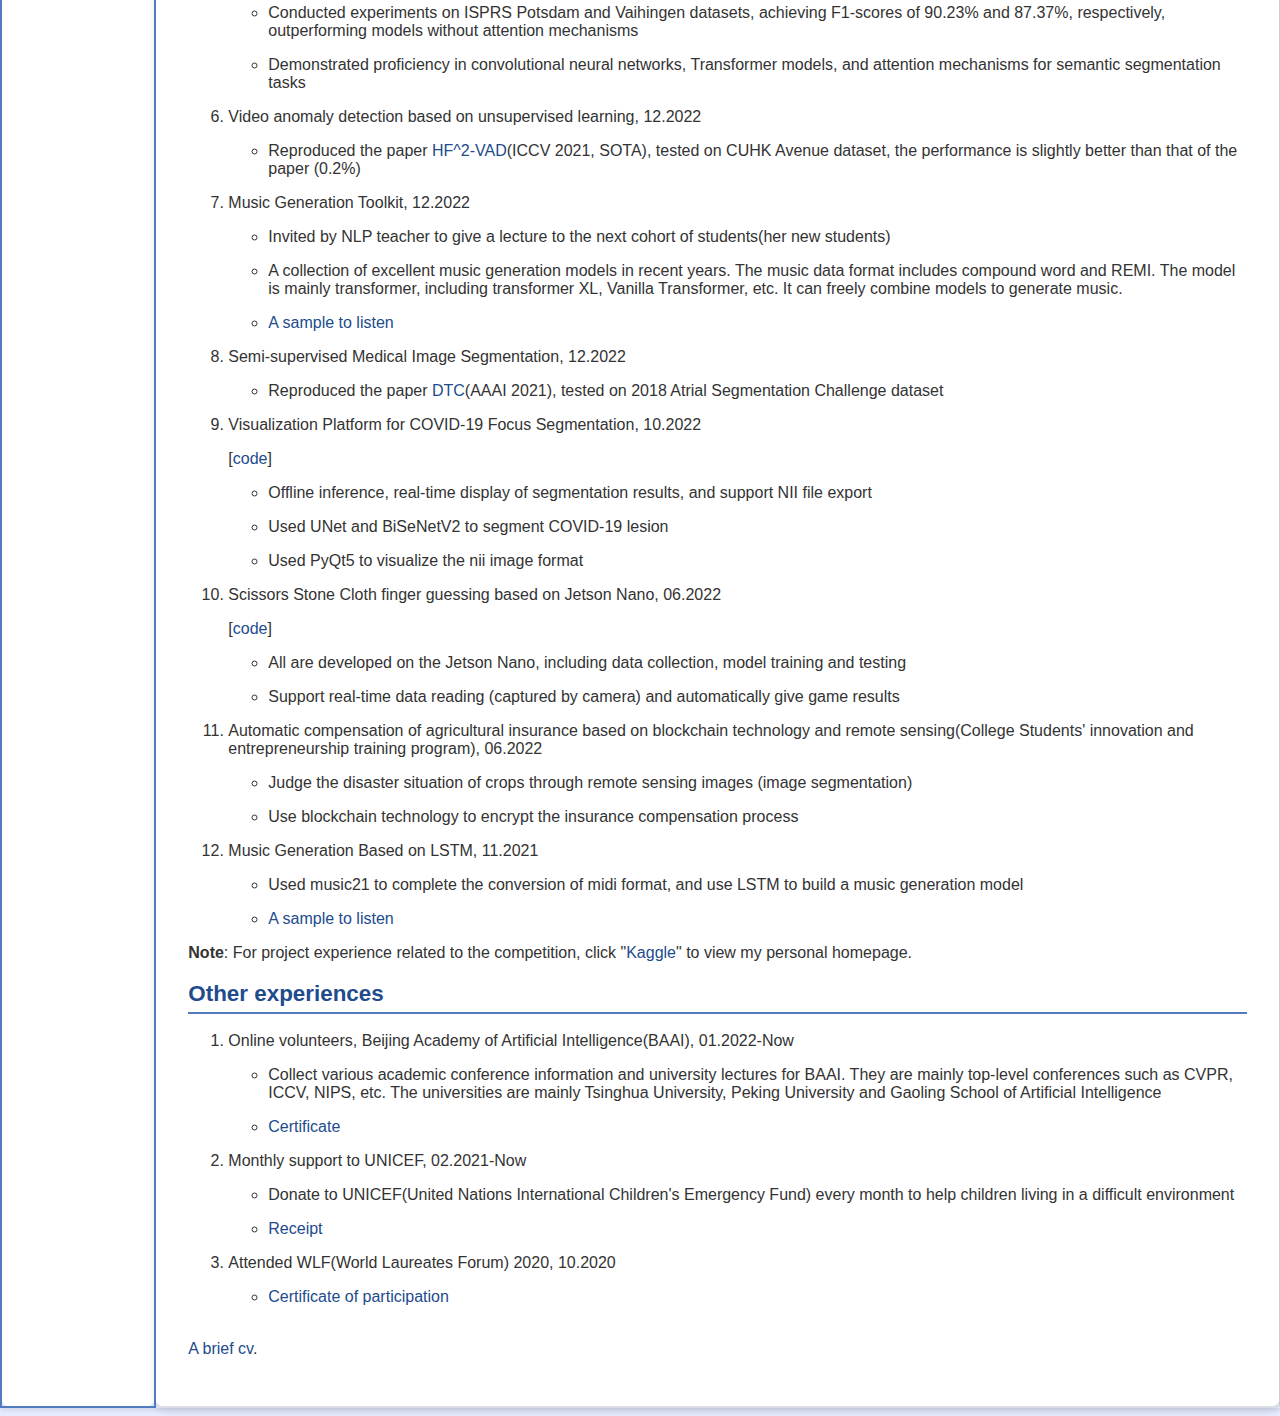
==== commit 6103e890: "Update index.html" ====
--- a/index.html
+++ b/index.html
@@ -82,8 +82,8 @@
     <p><b>Note</b>: * indicates the corresponding author.</p>
     <h2>Competitions</h2>
     <ol>
-      <li>Kaggle March Machine Learning Mania 2025|Silver Medal(64/1727), 04.2025</li>
-      <li>Kaggle BirdCLEF 2024 Competition|Bronze Medal(70/974), 06.2024</li>
+      <li><p>Kaggle March Machine Learning Mania 2025|Silver Medal(64/1727), 04.2025</p></li>
+      <li><p>Kaggle BirdCLEF 2024 Competition|Bronze Medal(70/974), 06.2024</p></li>
         <li><p>The second prize in iCAN Innovation Contest 2021(Anhui), 10.2021</p>[<a href="materials/iCAN.jpg">certificate</a>]</li>
         <ul>
             <li>
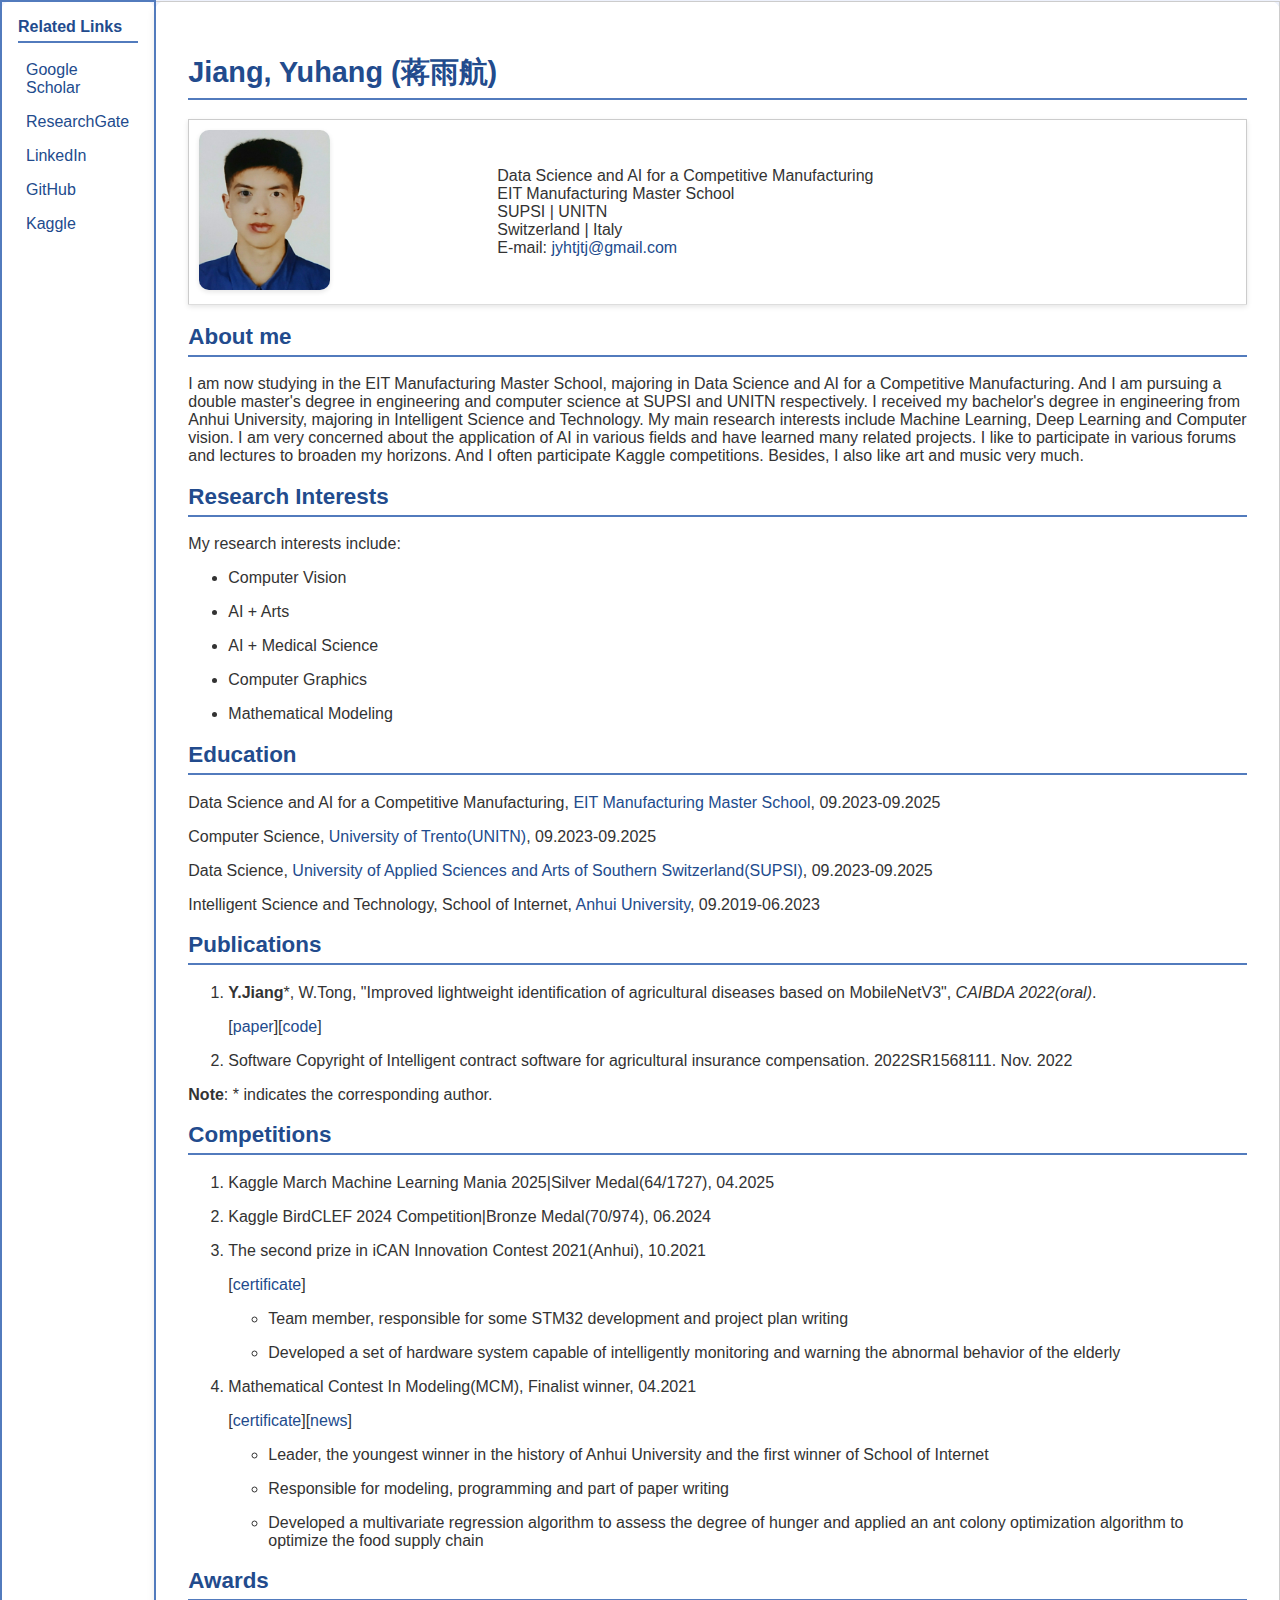
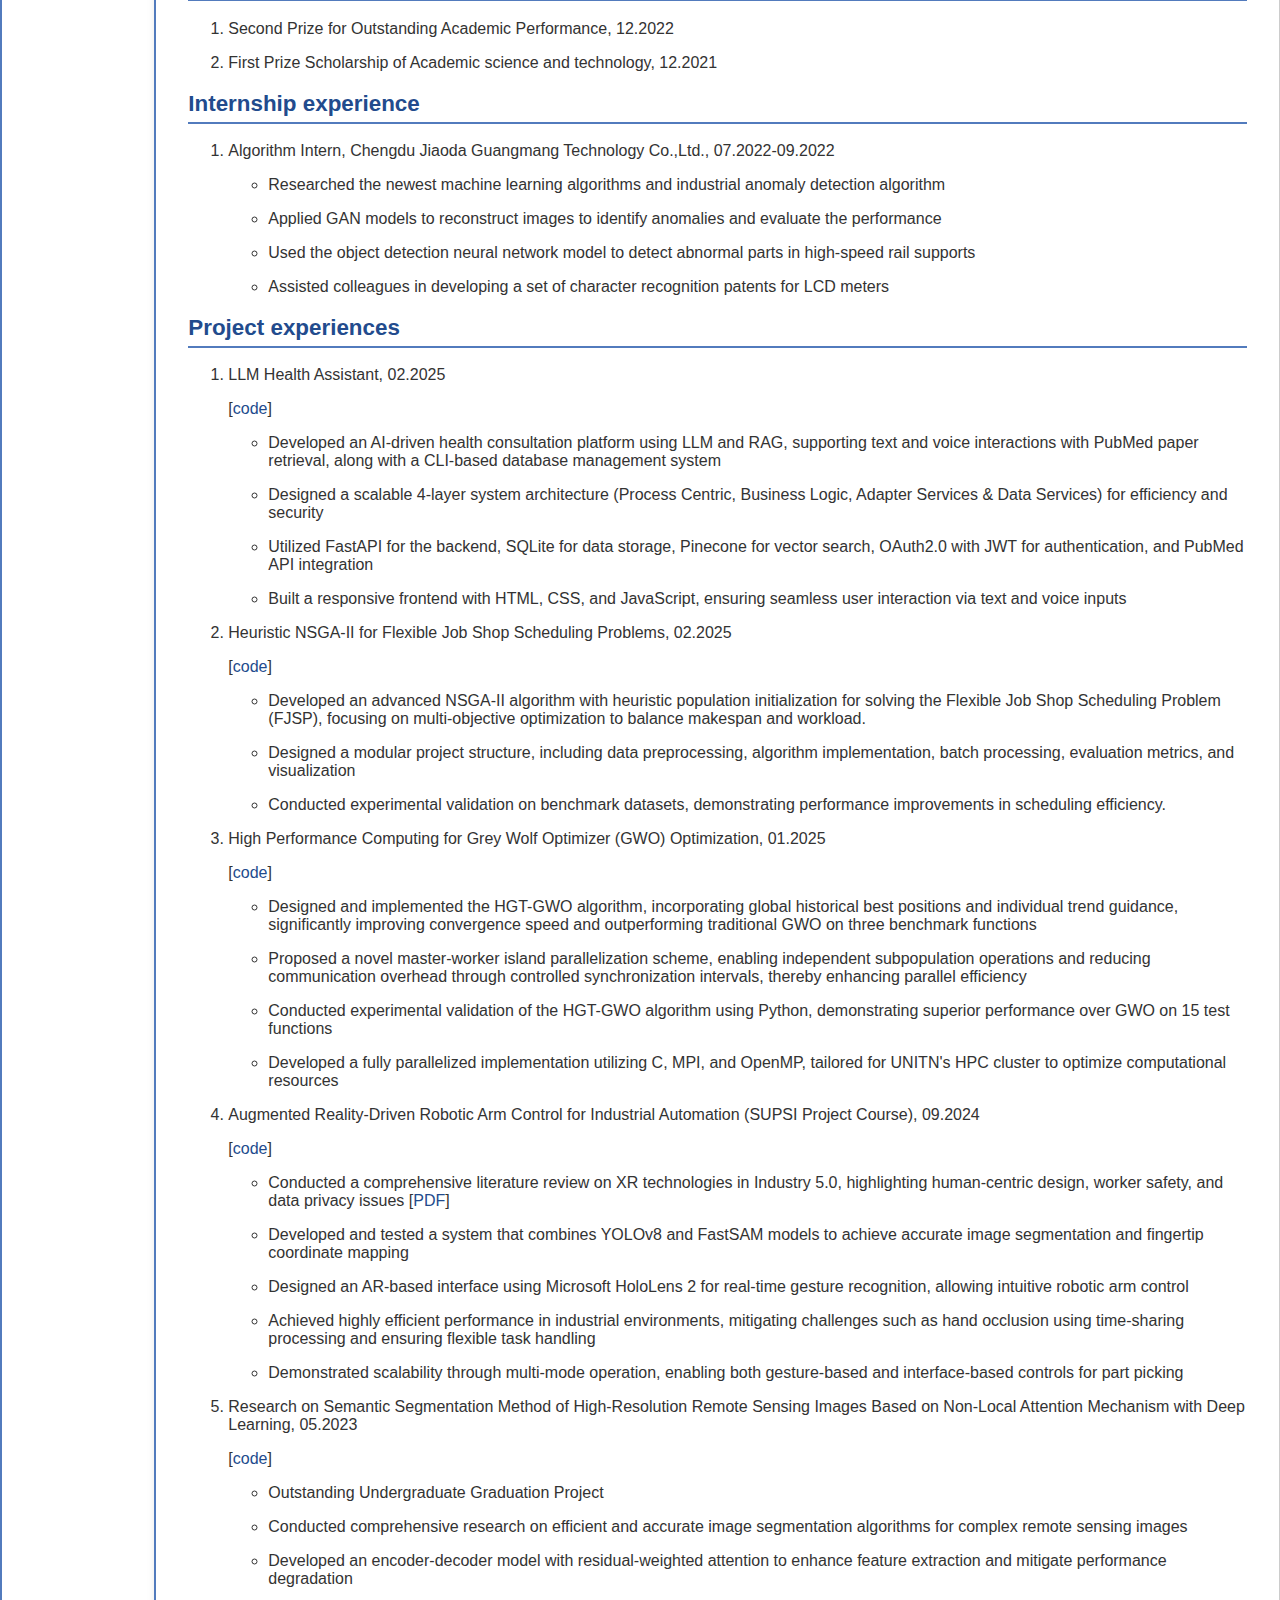
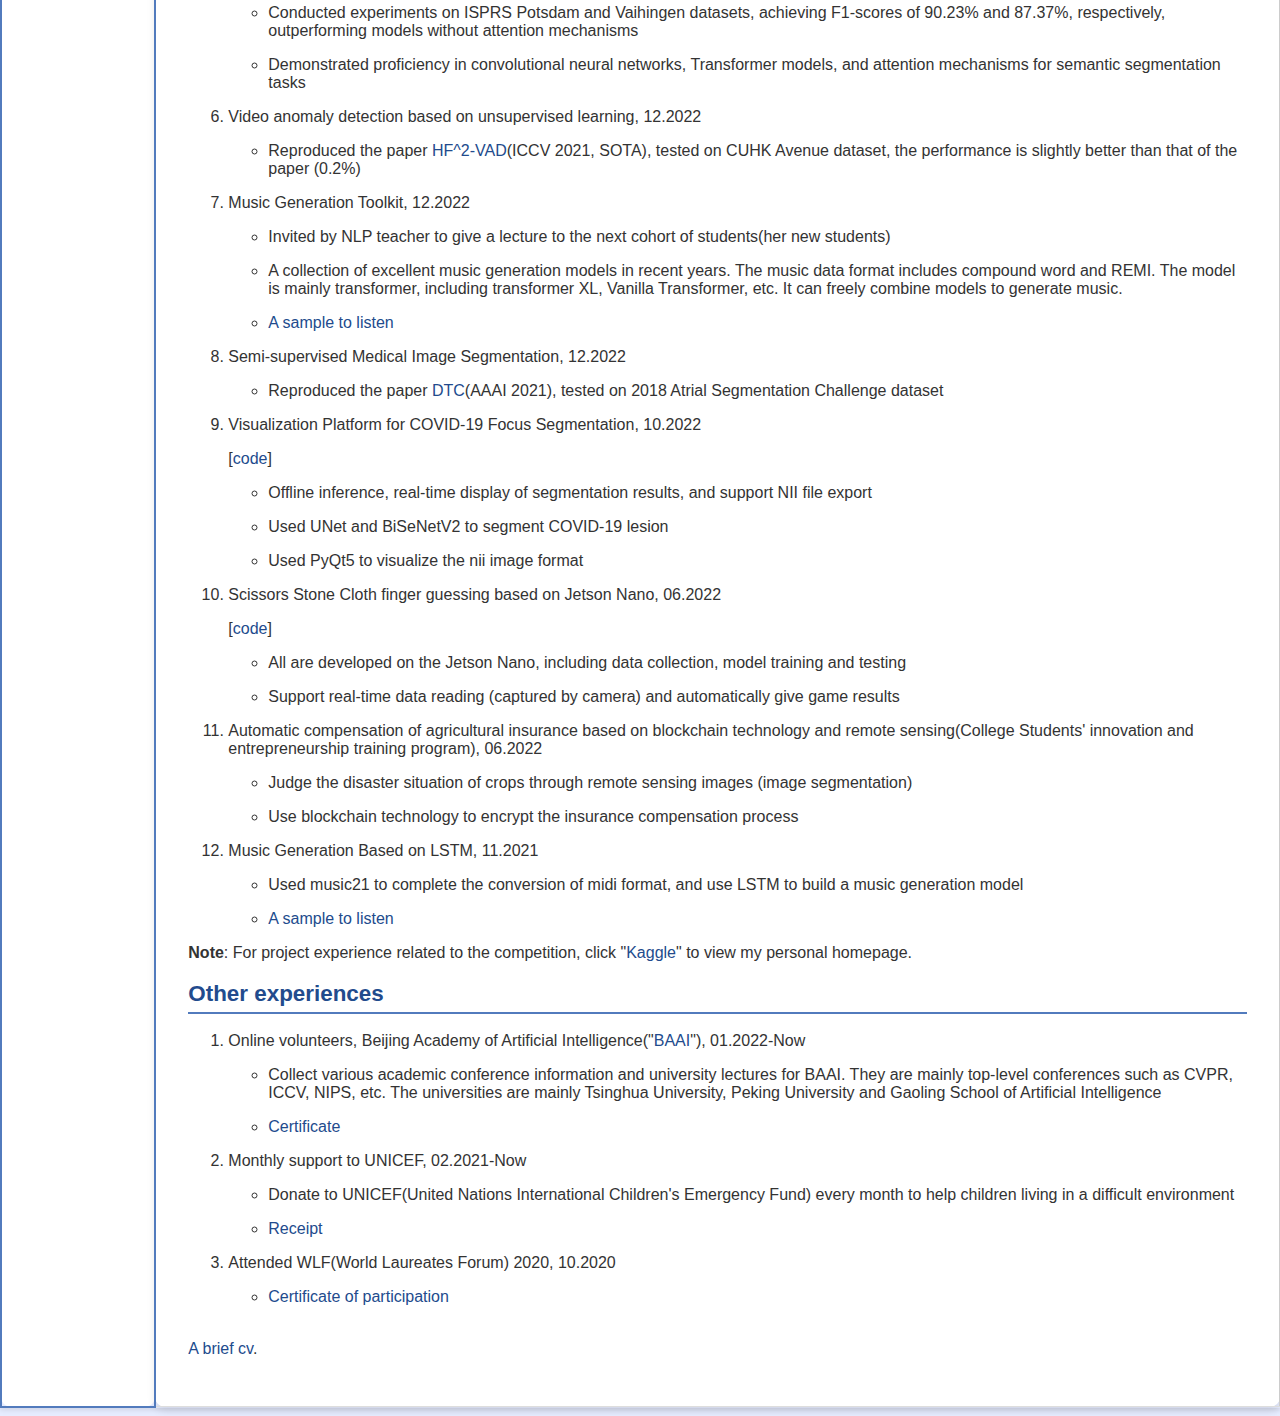
==== commit 53c32b06: "Update index.html" ====
--- a/index.html
+++ b/index.html
@@ -347,7 +347,7 @@
             <p><b>Note</b>: For project experience related to the competition, click "<a href="https://www.kaggle.com/yuhang1248">Kaggle</a>" to view my personal homepage.</p>
             <h2>Other experiences</h2>
             <ol>
-                <li><p>Online volunteers, Beijing Academy of Artificial Intelligence(BAAI), 01.2022-Now</p></li>
+                <li><p>Online volunteers, Beijing Academy of Artificial Intelligence("<a href="https://www.baai.ac.cn/en/">BAAI</a>"), 01.2022-Now</p></li>
                 <ul>
                     <li>
                         <p>Collect various academic conference information and university lectures for BAAI. They are mainly top-level conferences such as CVPR, ICCV, NIPS, etc. The universities are mainly Tsinghua University, Peking University and Gaoling School of Artificial Intelligence</p>
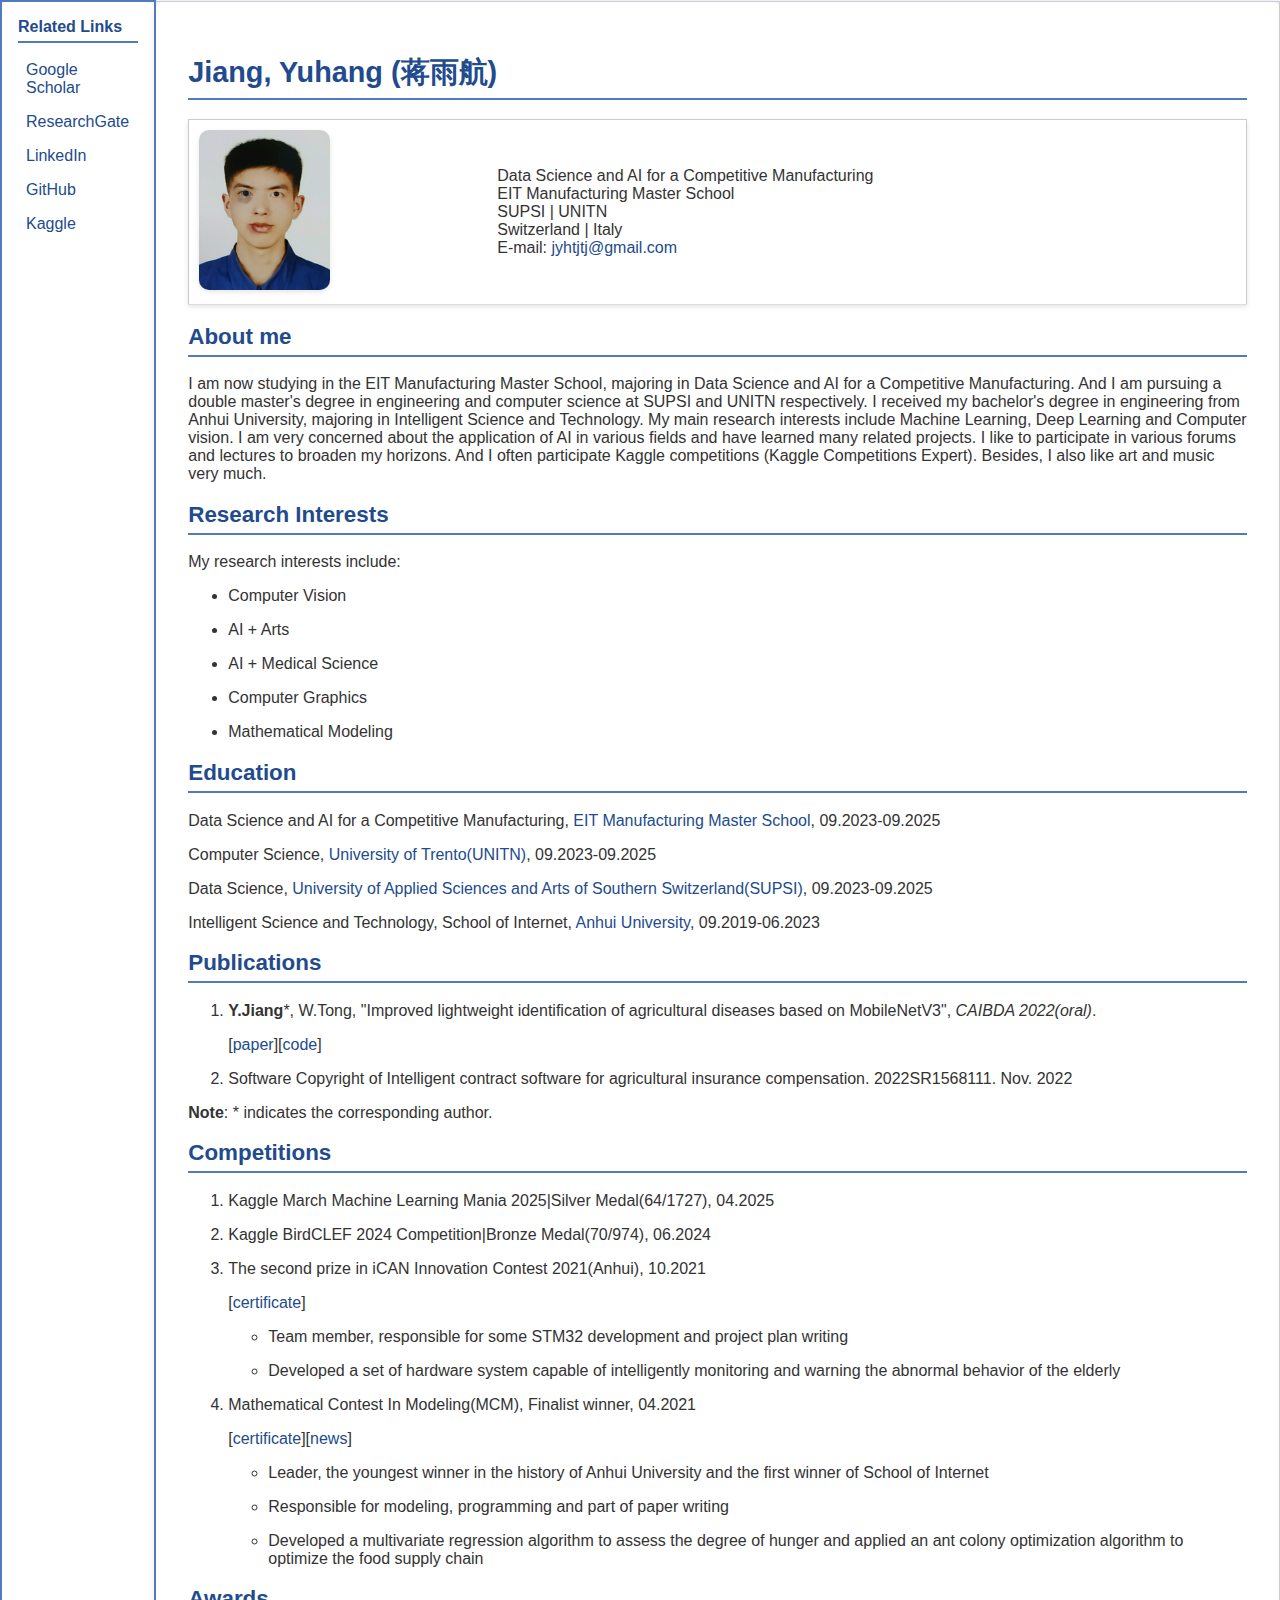
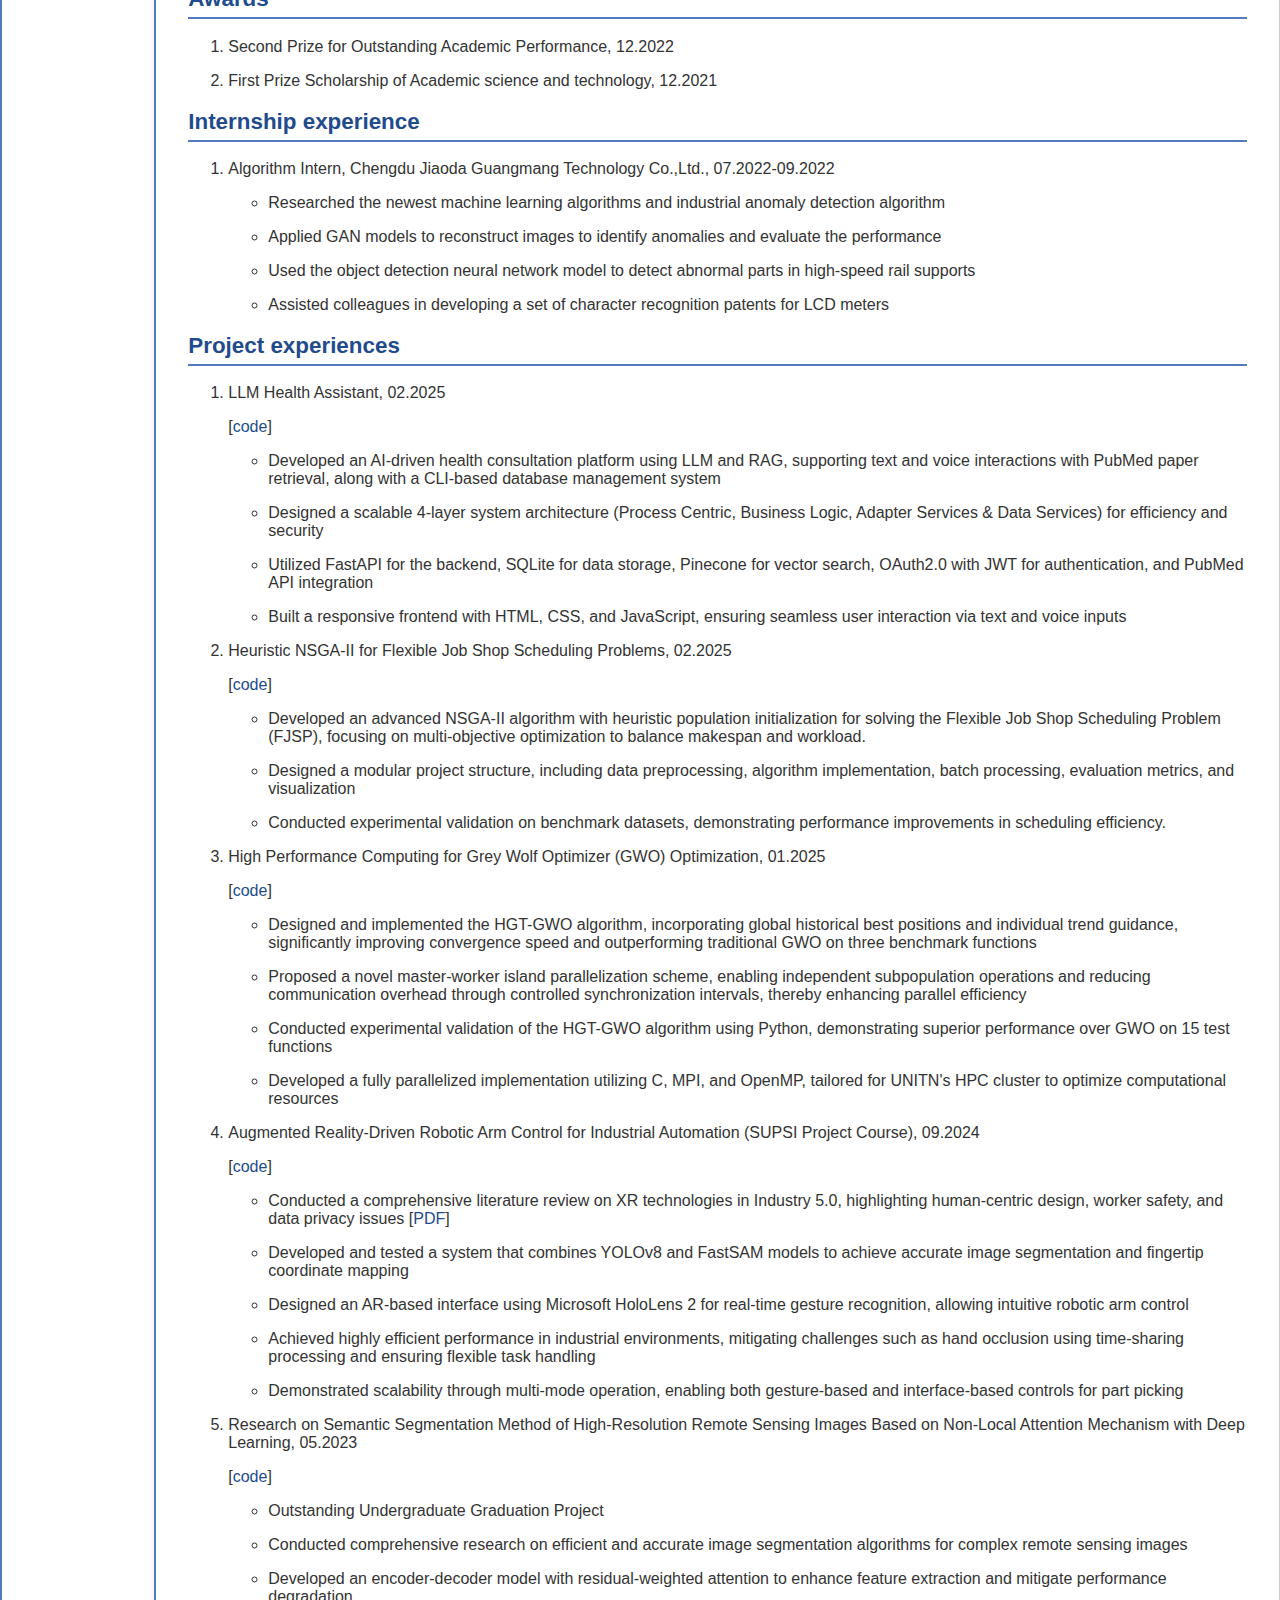
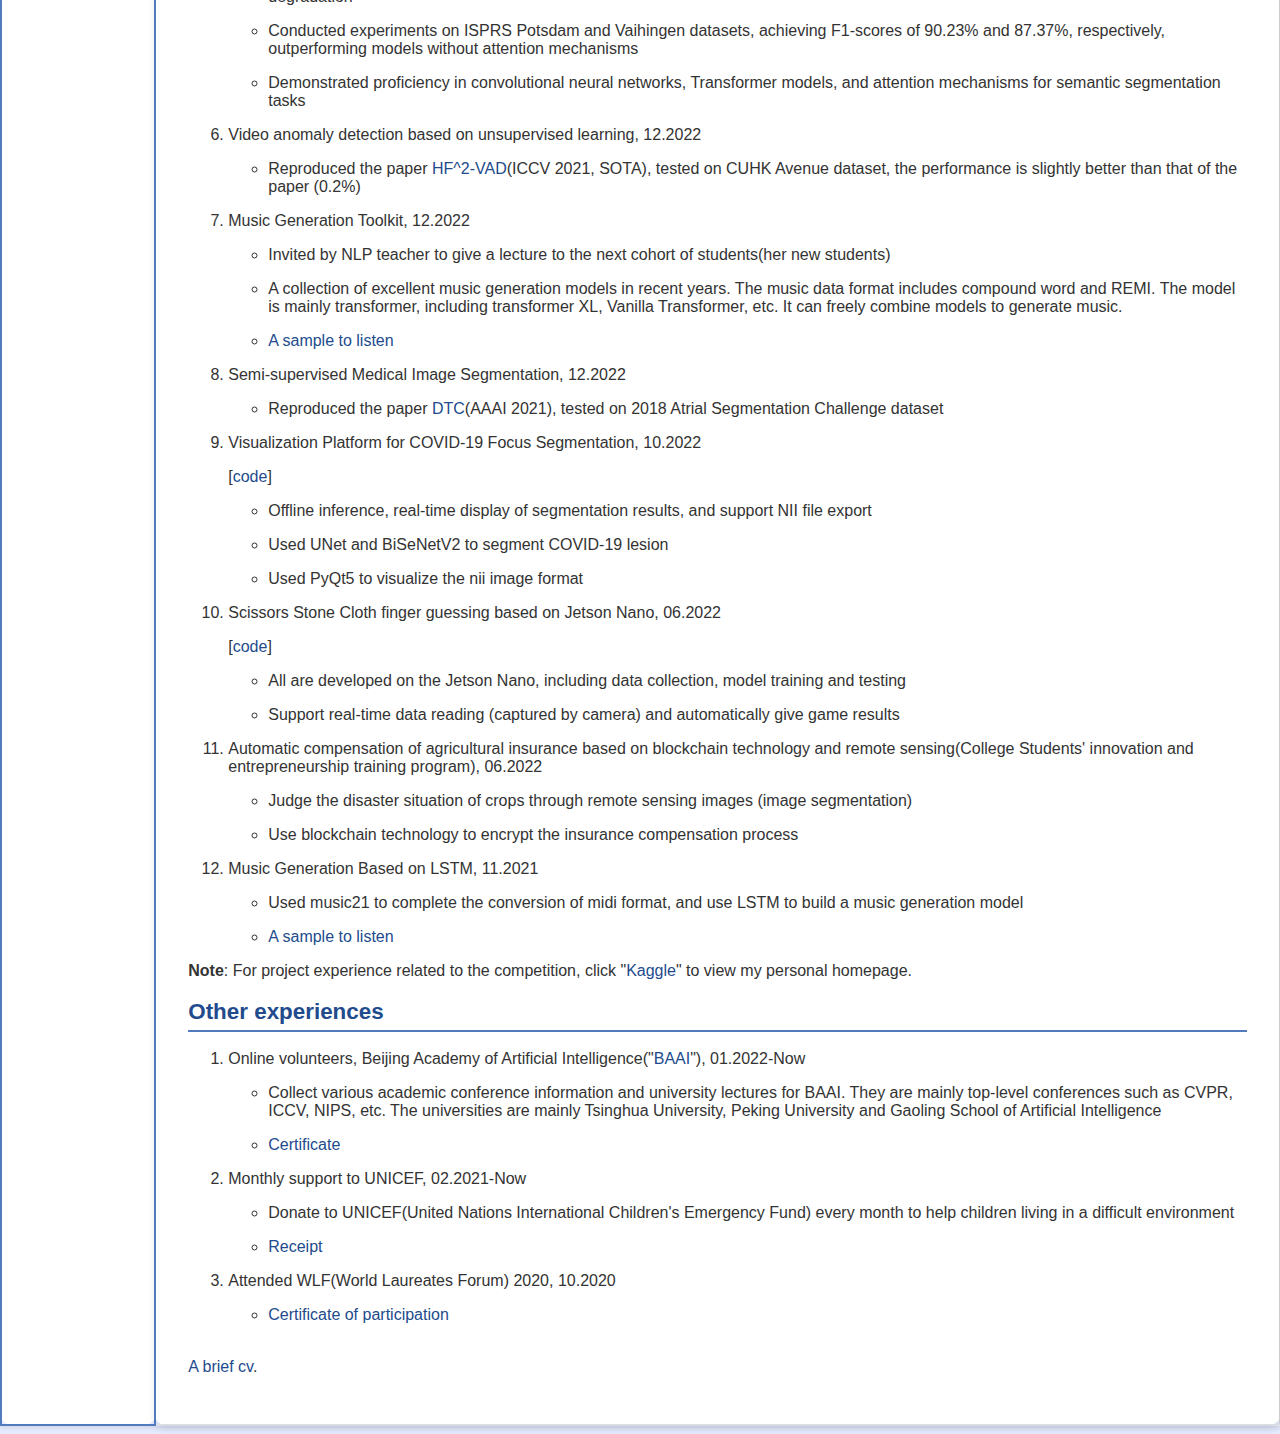
==== commit 9b609fb2: "Update index.html" ====
--- a/index.html
+++ b/index.html
@@ -41,7 +41,7 @@
         </tr>
     </table>
     <h2>About me</h2>
-    <p>I am now studying in the EIT Manufacturing Master School, majoring in Data Science and AI for a Competitive Manufacturing. And I am pursuing a double master's degree in engineering and computer science at SUPSI and UNITN respectively. I received my bachelor's degree in engineering from Anhui University, majoring in Intelligent Science and Technology. My main research interests include Machine Learning, Deep Learning and Computer vision. I am very concerned about the application of AI in various fields and have learned many related projects. I like to participate in various forums and lectures to broaden my horizons. And I often participate Kaggle competitions. Besides, I also like art and music very much.</p>
+    <p>I am now studying in the EIT Manufacturing Master School, majoring in Data Science and AI for a Competitive Manufacturing. And I am pursuing a double master's degree in engineering and computer science at SUPSI and UNITN respectively. I received my bachelor's degree in engineering from Anhui University, majoring in Intelligent Science and Technology. My main research interests include Machine Learning, Deep Learning and Computer vision. I am very concerned about the application of AI in various fields and have learned many related projects. I like to participate in various forums and lectures to broaden my horizons. And I often participate Kaggle competitions (Kaggle Competitions Expert). Besides, I also like art and music very much.</p>
     <h2>Research Interests</h2>
     <p>My research interests include: </p>
     <ul>
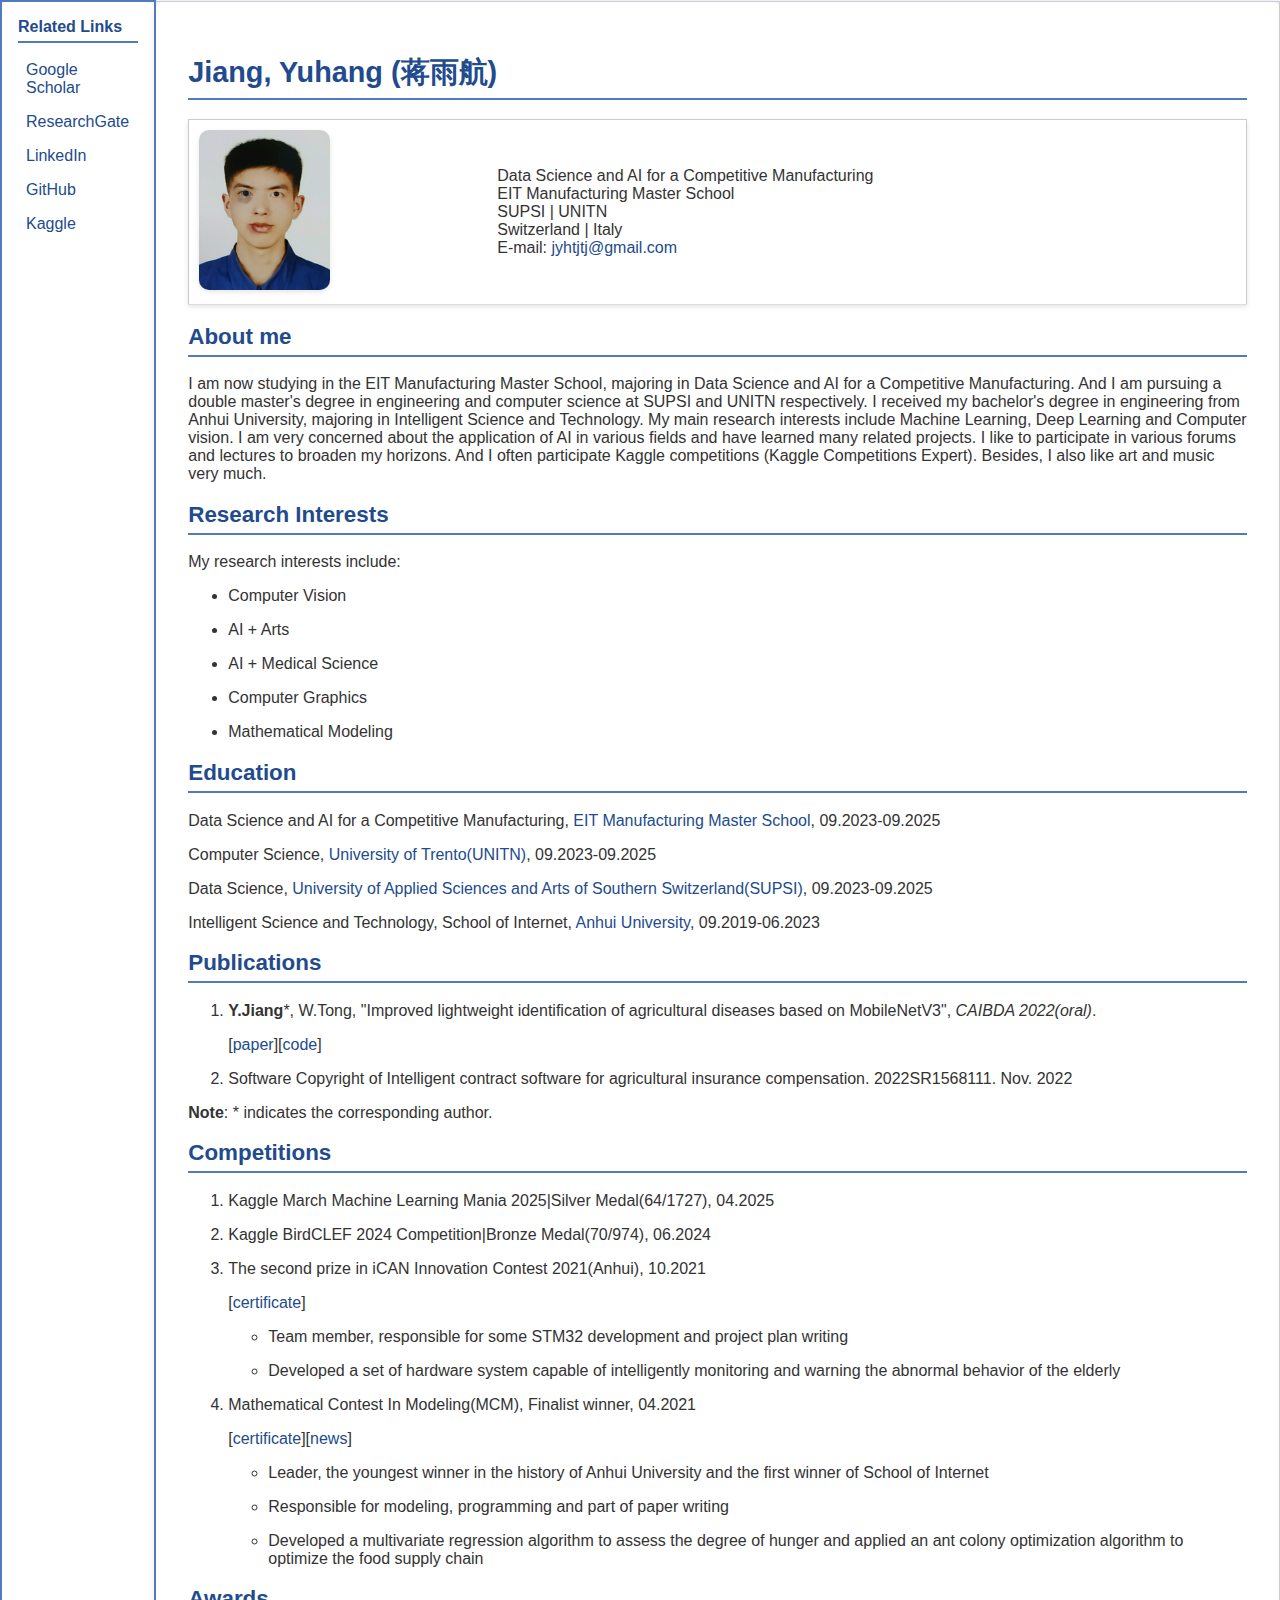
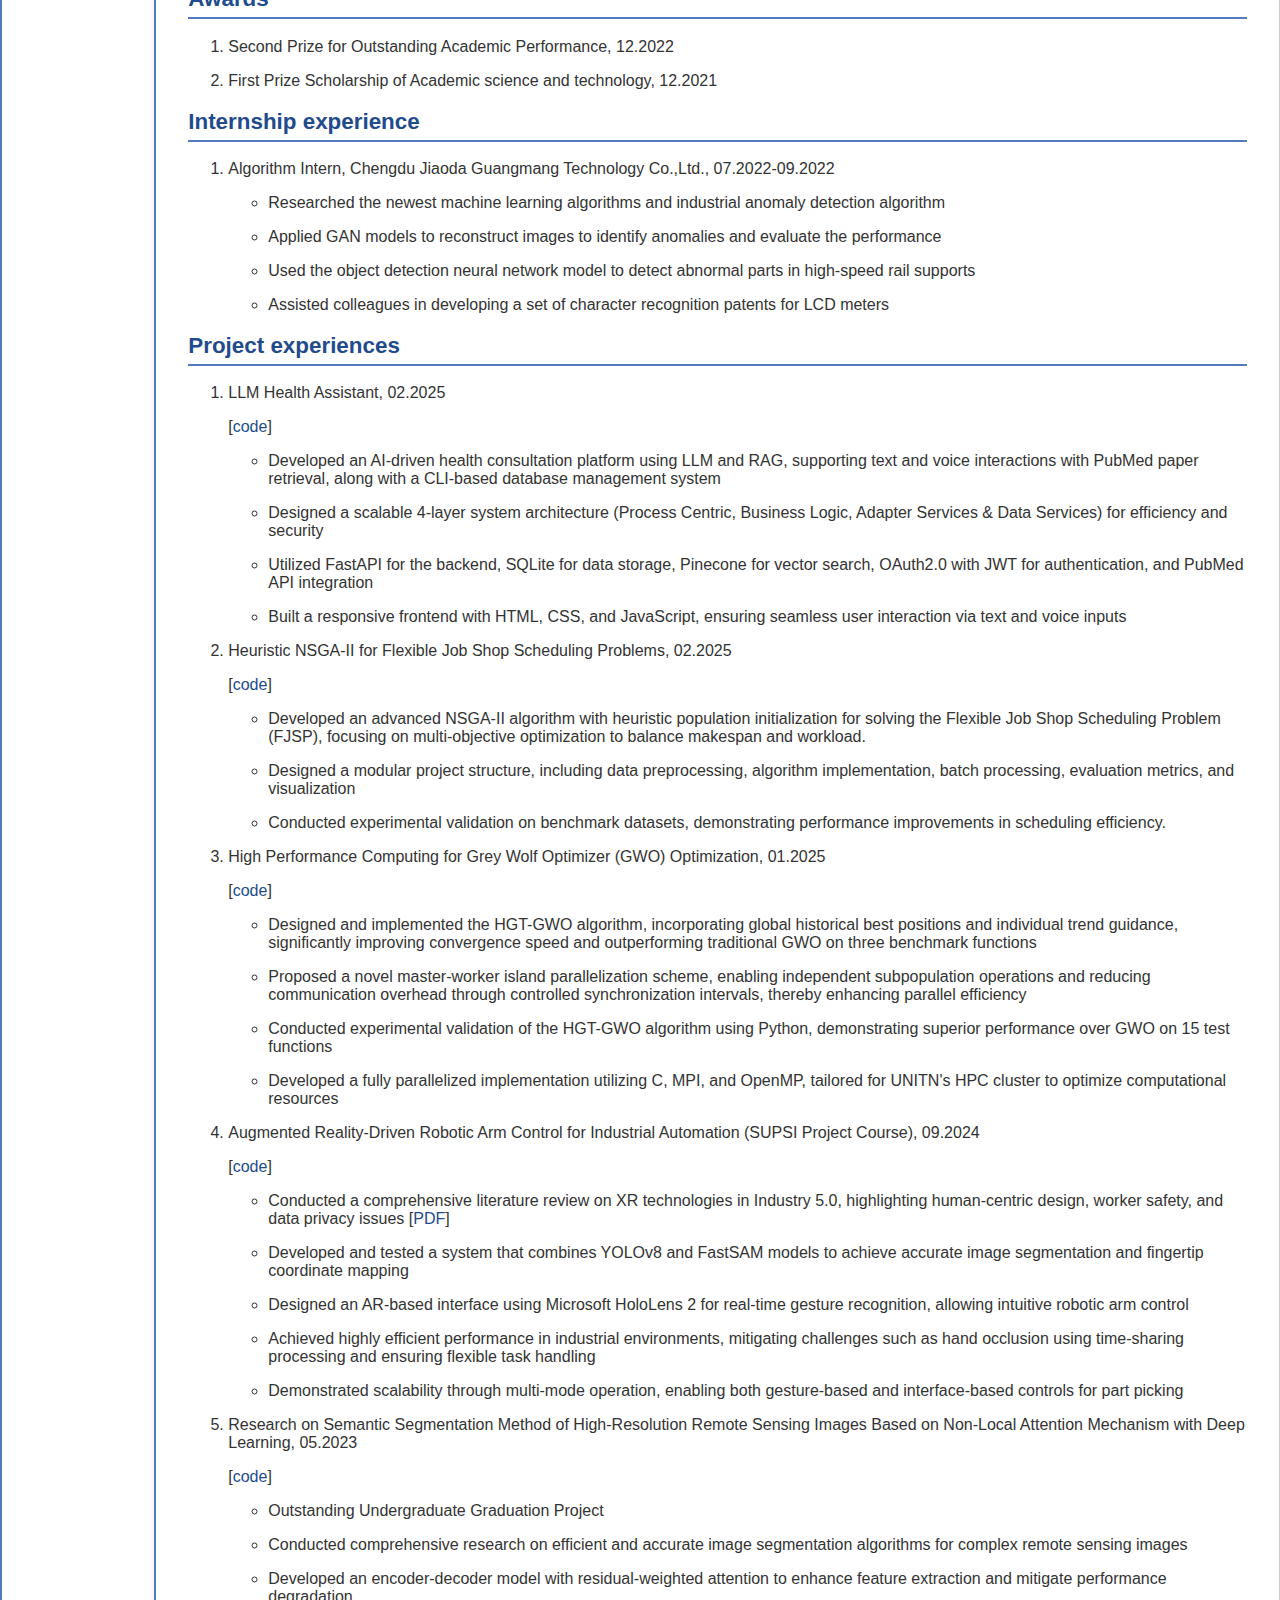
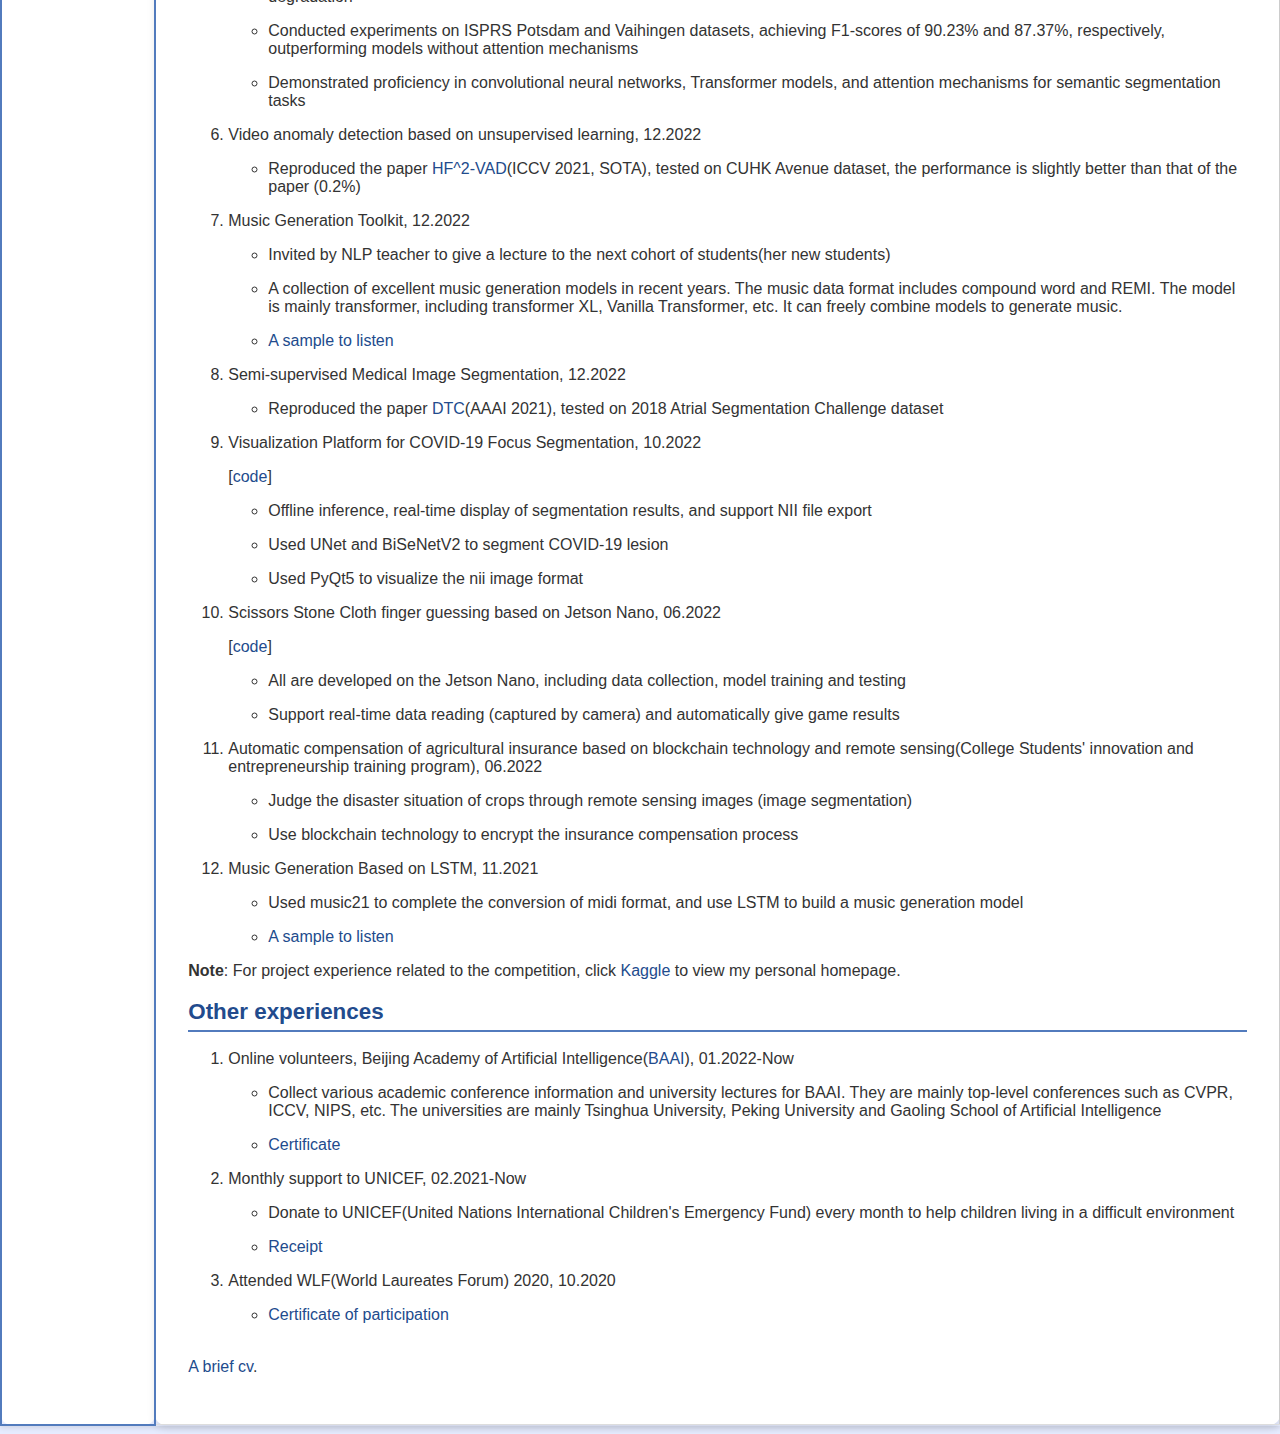
==== commit 8344583c: "Update index.html" ====
--- a/index.html
+++ b/index.html
@@ -344,10 +344,10 @@
                     </li>
                 </ul>
             </ol>
-            <p><b>Note</b>: For project experience related to the competition, click "<a href="https://www.kaggle.com/yuhang1248">Kaggle</a>" to view my personal homepage.</p>
+            <p><b>Note</b>: For project experience related to the competition, click <a href="https://www.kaggle.com/yuhang1248">Kaggle</a> to view my personal homepage.</p>
             <h2>Other experiences</h2>
             <ol>
-                <li><p>Online volunteers, Beijing Academy of Artificial Intelligence("<a href="https://www.baai.ac.cn/en/">BAAI</a>"), 01.2022-Now</p></li>
+                <li><p>Online volunteers, Beijing Academy of Artificial Intelligence(<a href="https://www.baai.ac.cn/en/">BAAI</a>), 01.2022-Now</p></li>
                 <ul>
                     <li>
                         <p>Collect various academic conference information and university lectures for BAAI. They are mainly top-level conferences such as CVPR, ICCV, NIPS, etc. The universities are mainly Tsinghua University, Peking University and Gaoling School of Artificial Intelligence</p>
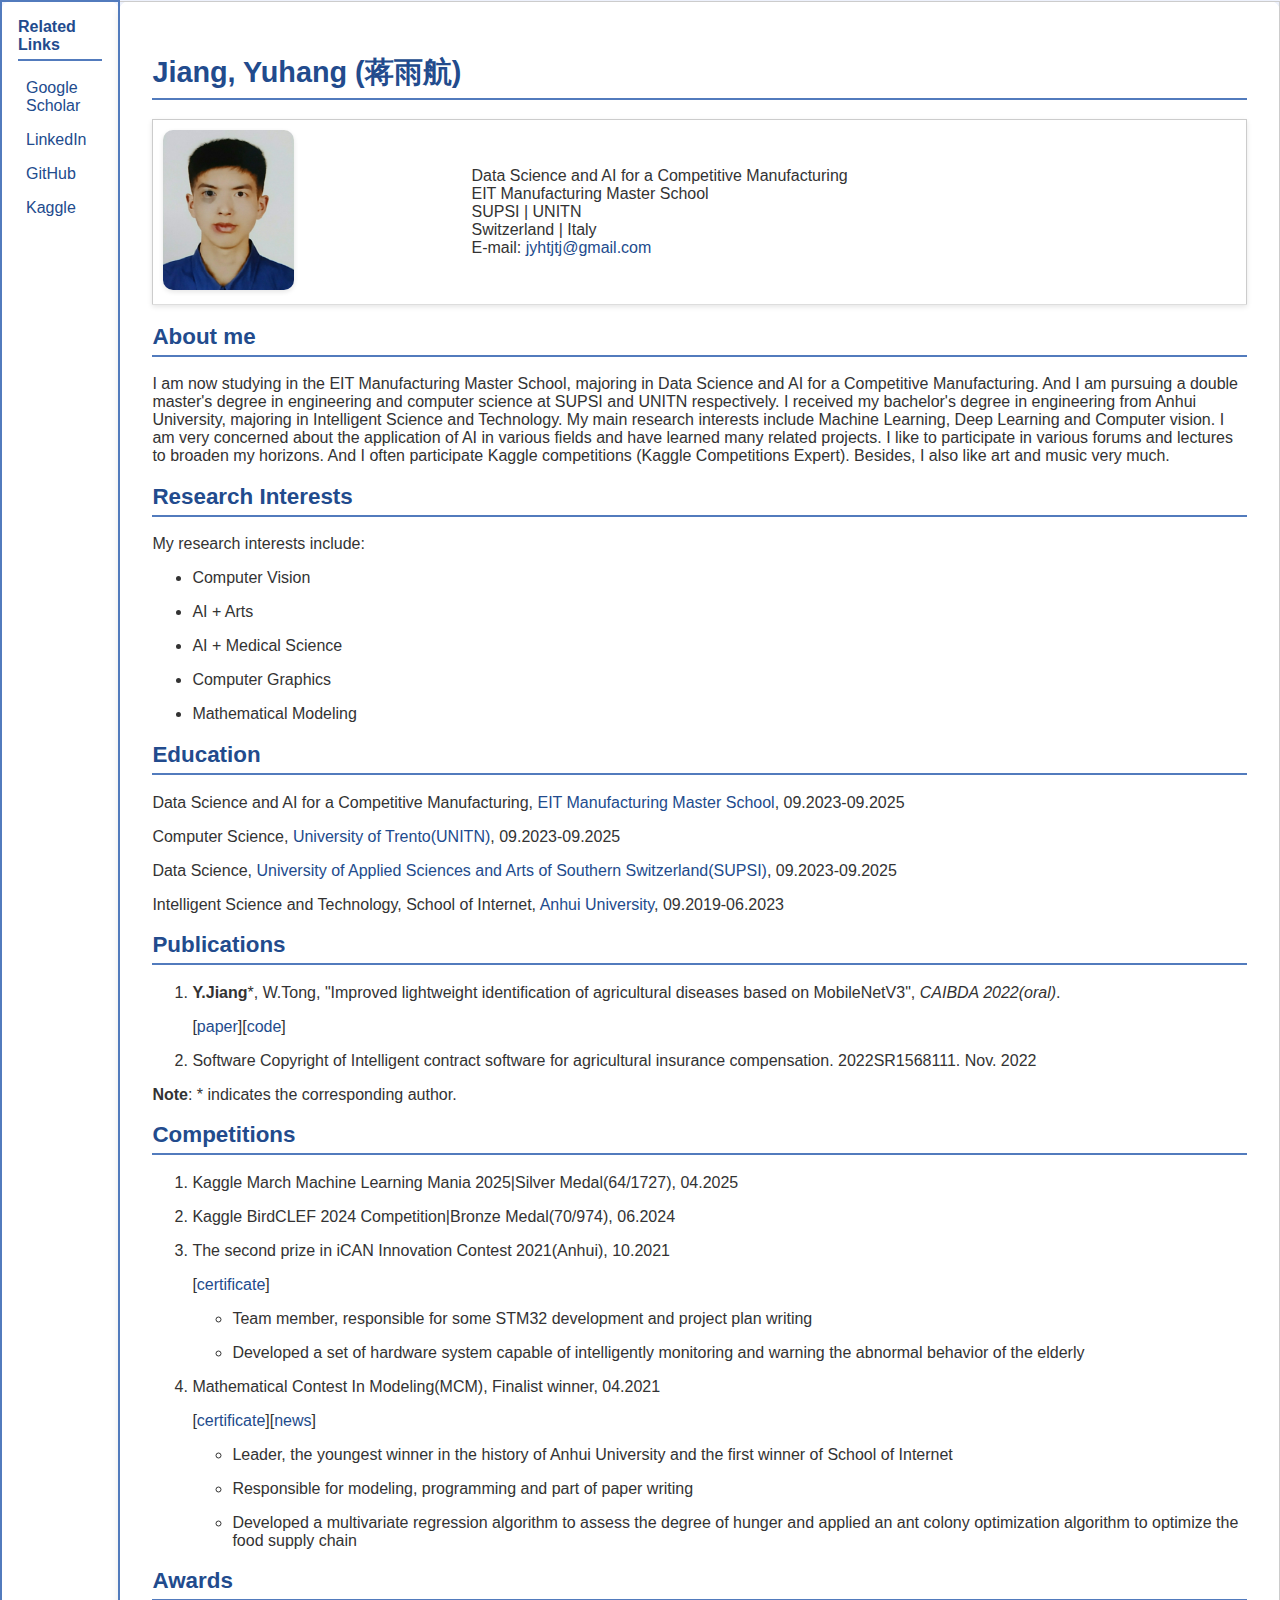
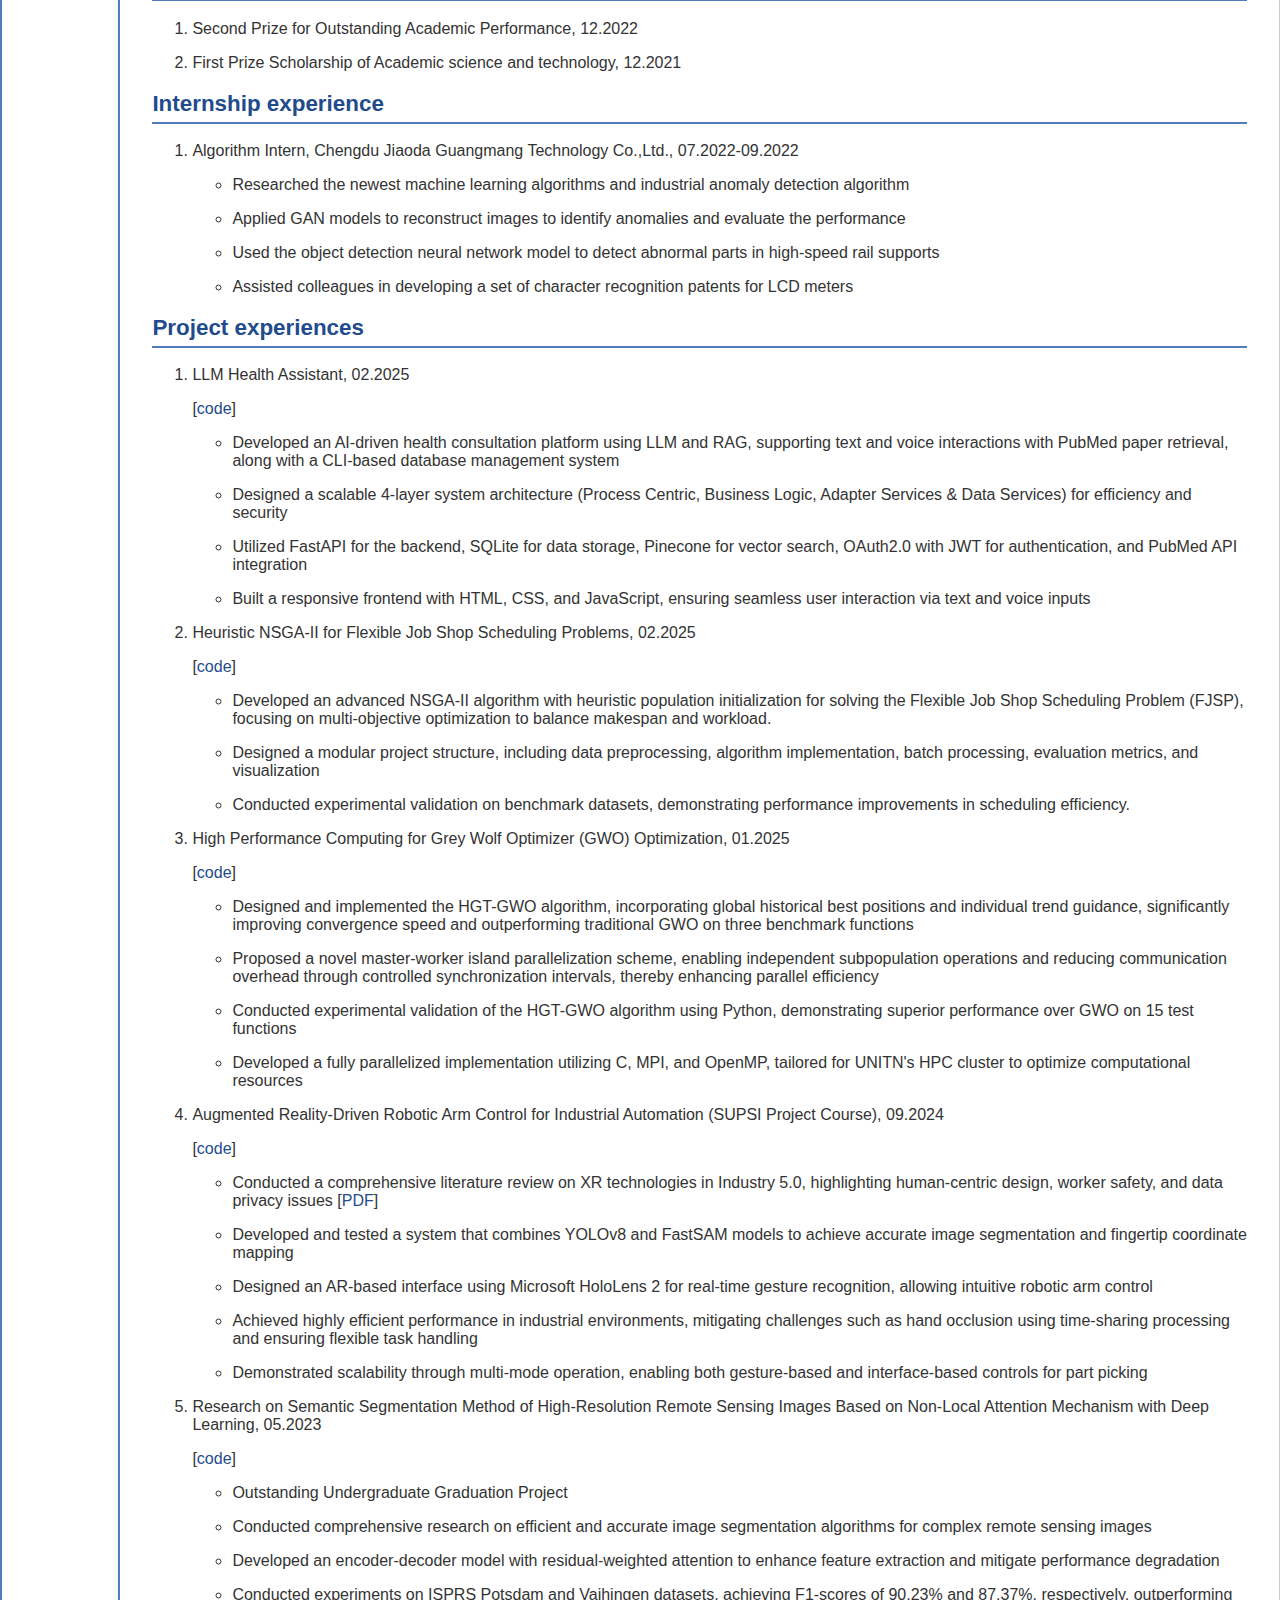
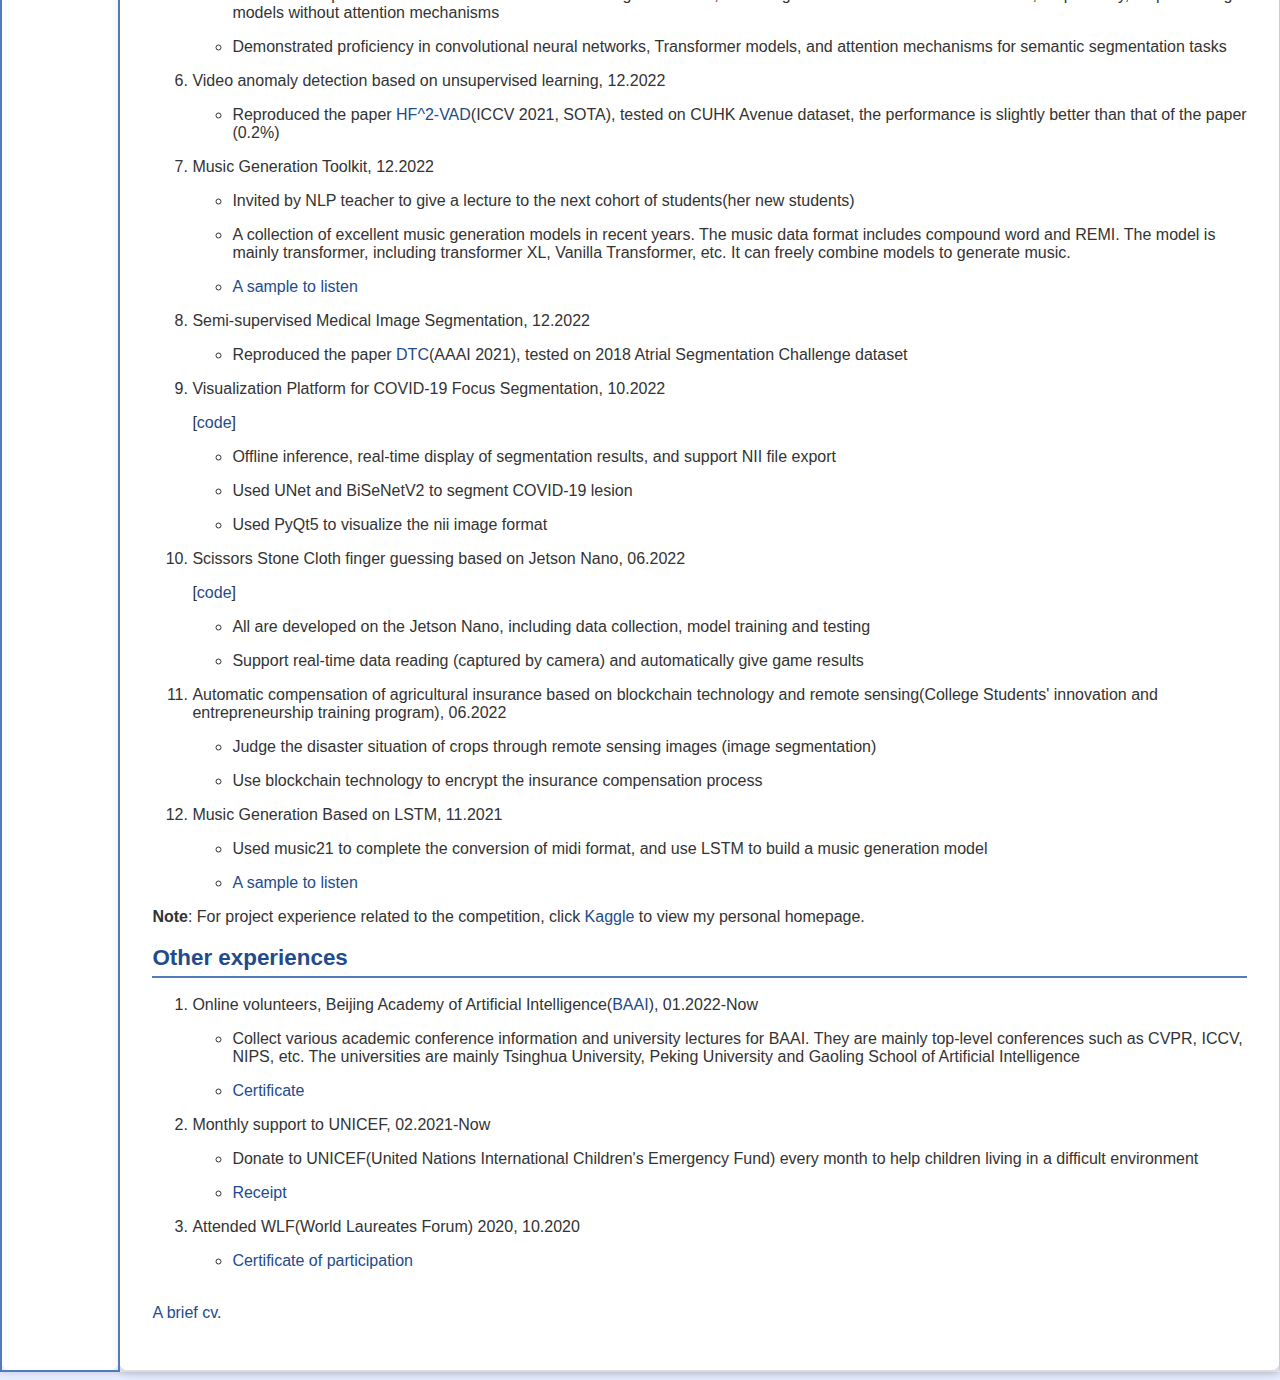
==== commit 37128cd8: "Update index.html" ====
--- a/index.html
+++ b/index.html
@@ -15,7 +15,6 @@
 <td id="layout-menu">
 <div class="menu-category">Related Links</div>
 <div class="menu-item"><a href="https://scholar.google.com/citations?user=UUtf_ZoAAAAJ&hl=en">Google Scholar</a></div>
-<div class="menu-item"><a href="https://www.researchgate.net/profile/Yuhang-Jiang-7">ResearchGate</a></div>
 <div class="menu-item"><a href="https://www.linkedin.com/in/yuhang-jiang-b59833291/">LinkedIn</a></div>
 <div class="menu-item"><a href="https://github.com/Avalon-S">GitHub</a></div>
 <div class="menu-item"><a href="https://www.kaggle.com/yuhang1248">Kaggle</a></div>
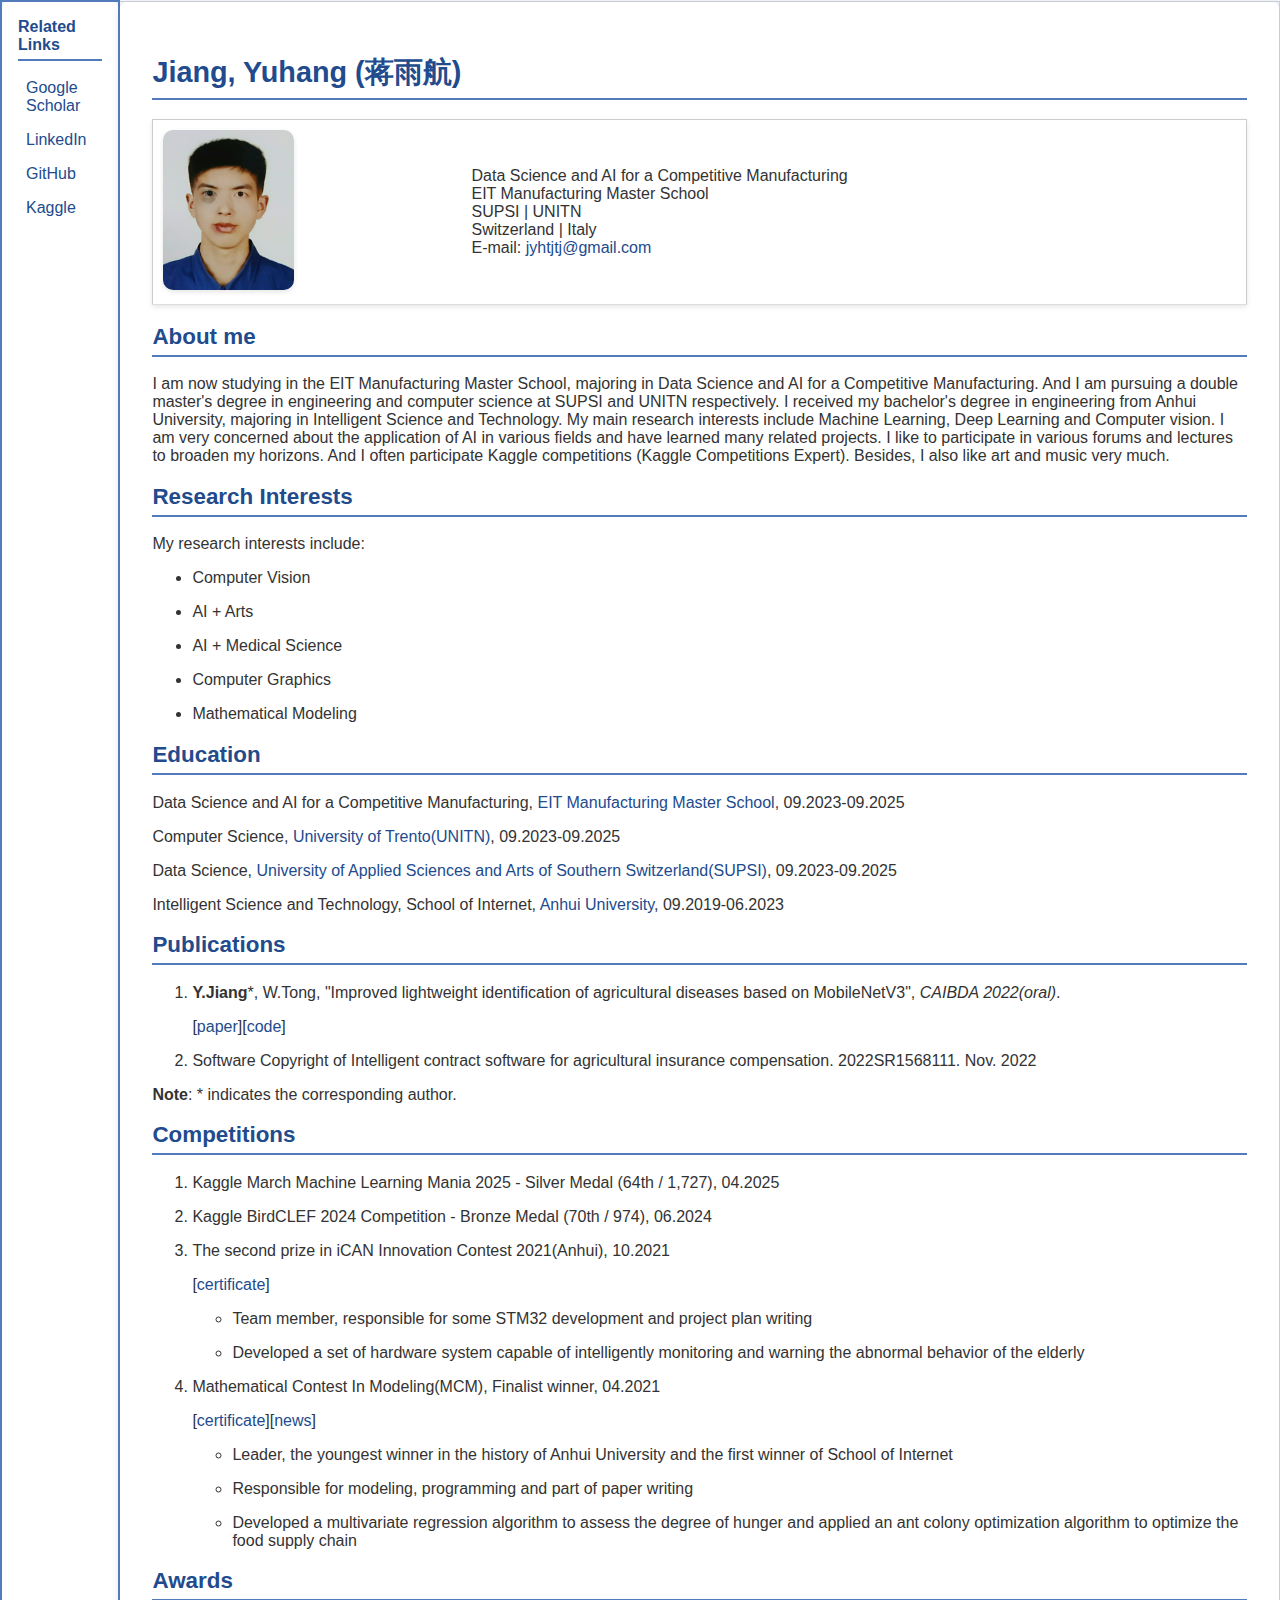
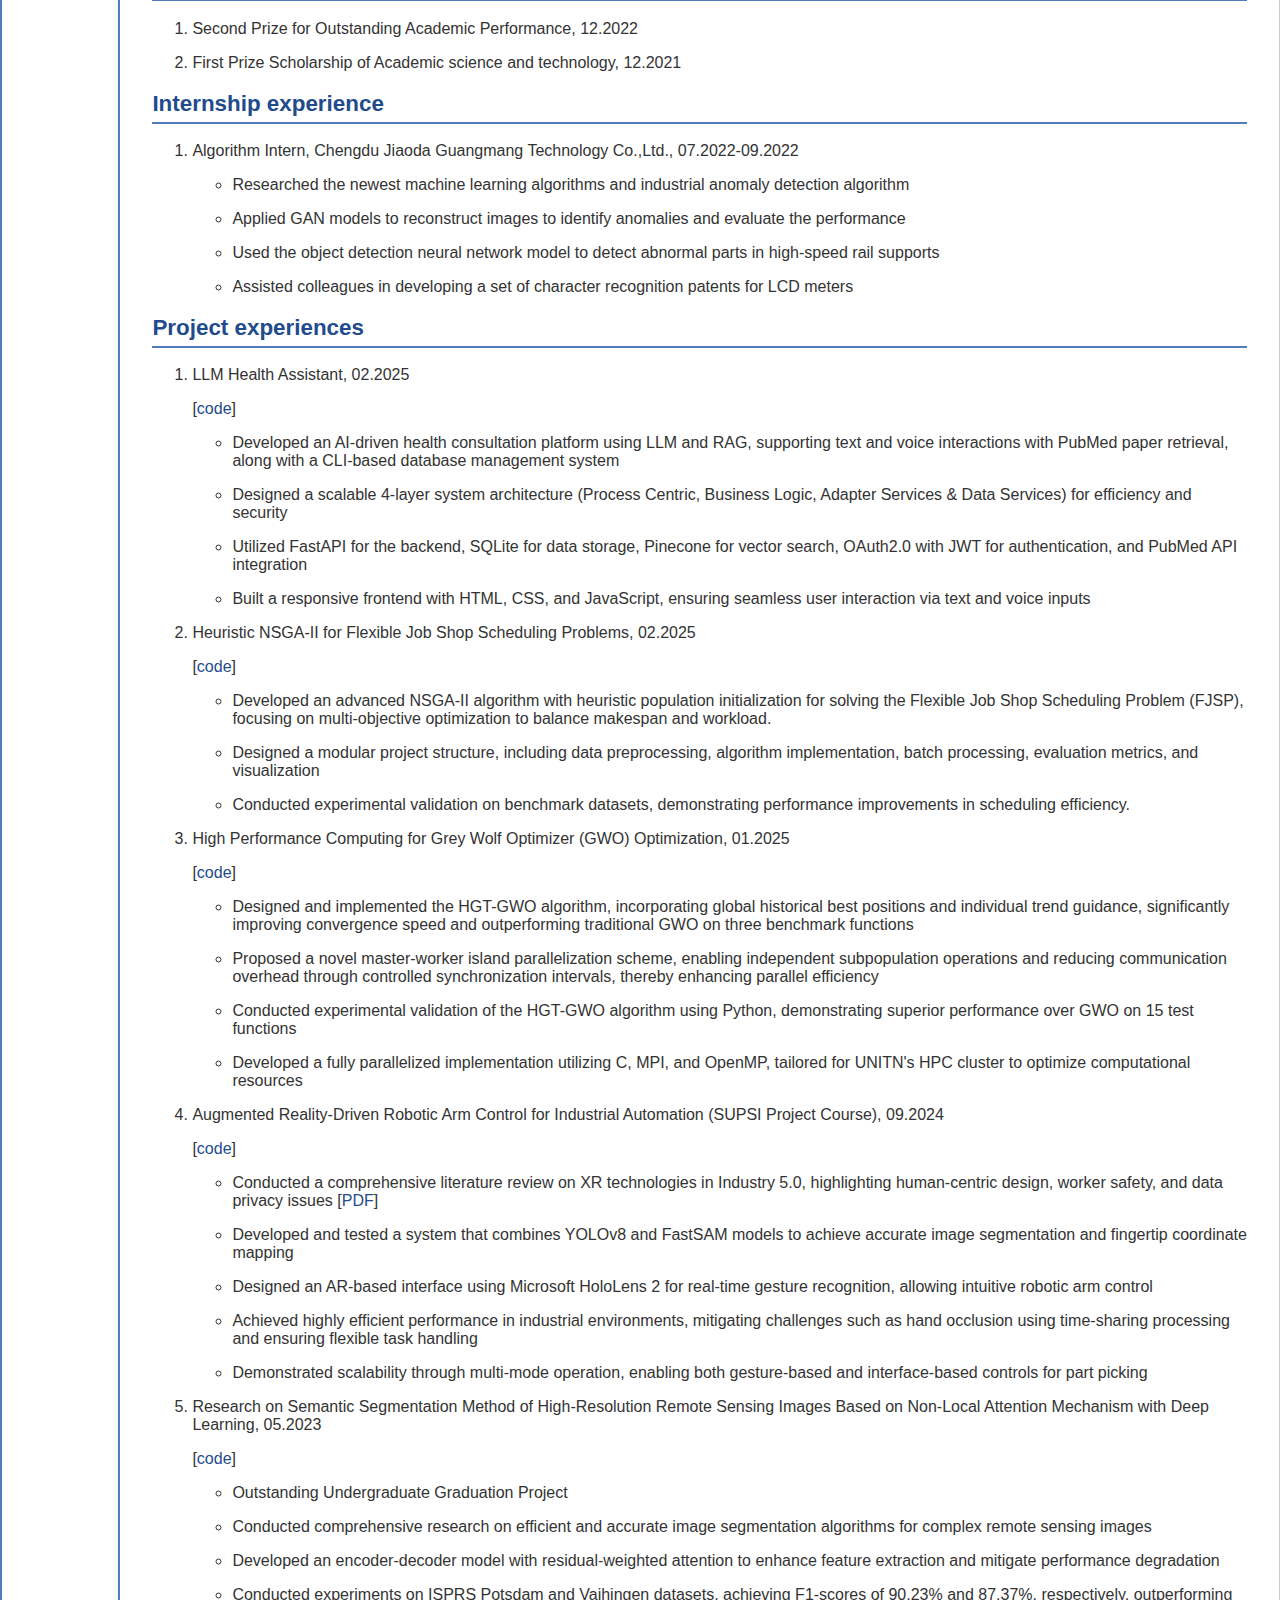
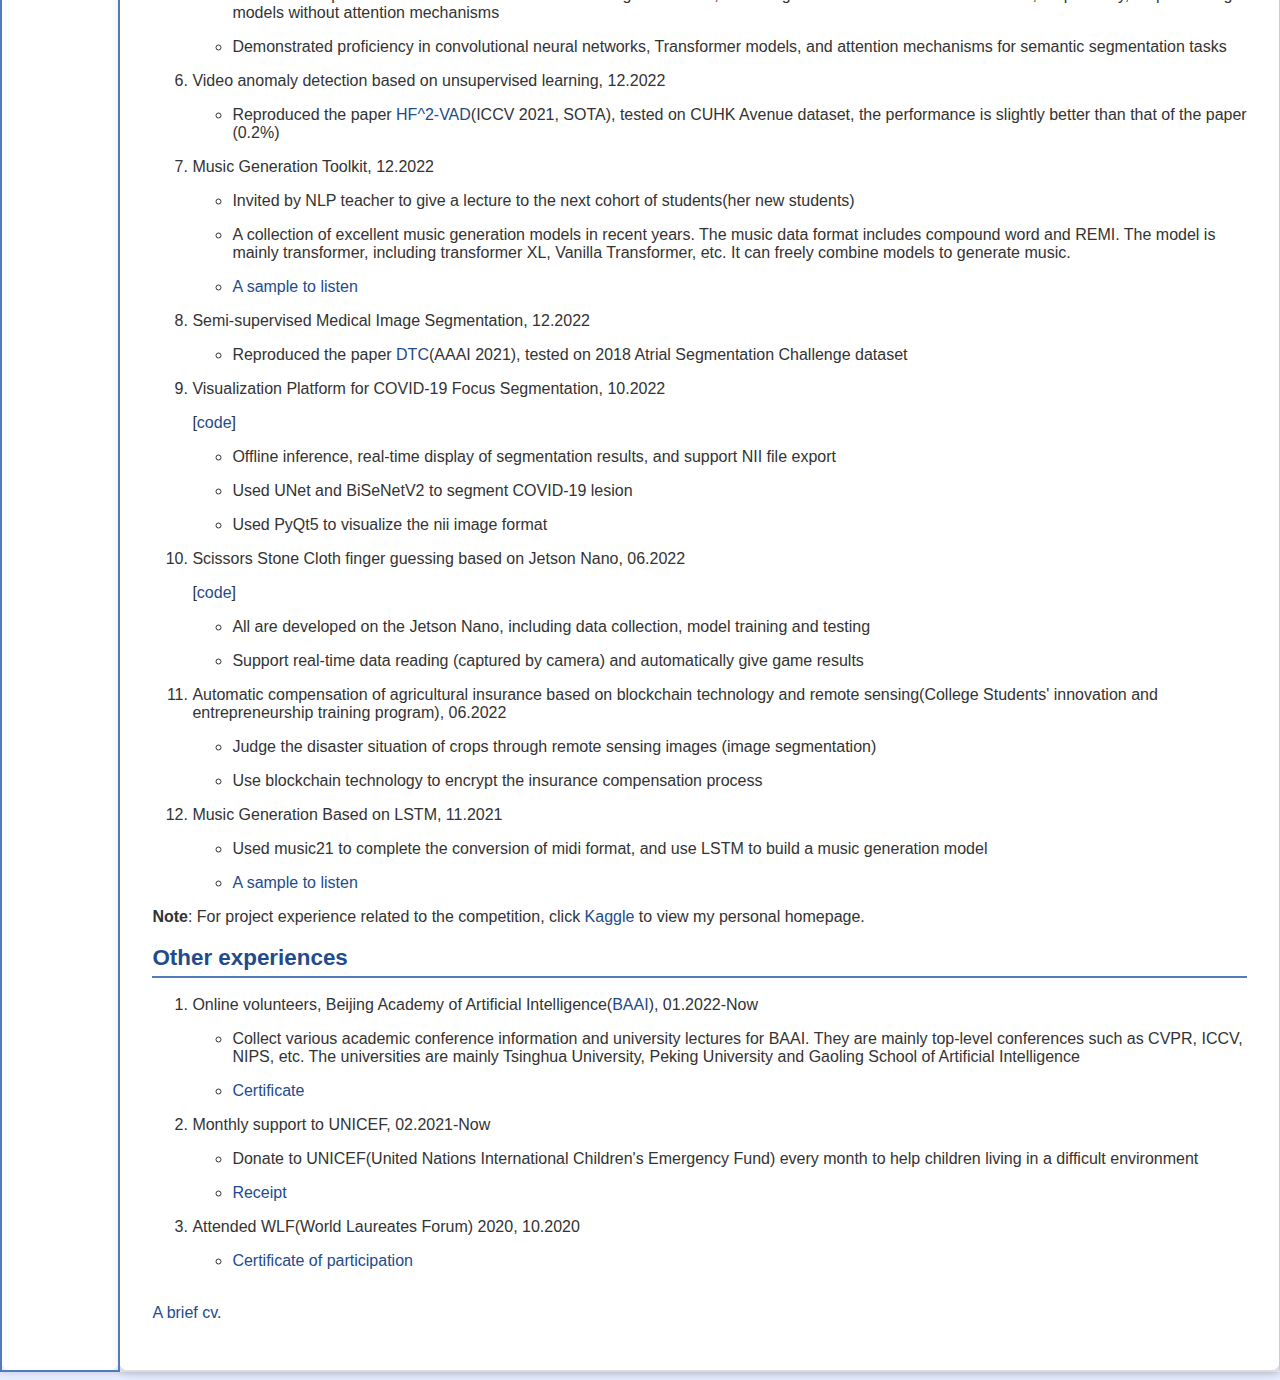
==== commit e0f1f91d: "Update index.html" ====
--- a/index.html
+++ b/index.html
@@ -81,8 +81,8 @@
     <p><b>Note</b>: * indicates the corresponding author.</p>
     <h2>Competitions</h2>
     <ol>
-      <li><p>Kaggle March Machine Learning Mania 2025|Silver Medal(64/1727), 04.2025</p></li>
-      <li><p>Kaggle BirdCLEF 2024 Competition|Bronze Medal(70/974), 06.2024</p></li>
+      <li><p>Kaggle March Machine Learning Mania 2025 - Silver Medal (64th / 1,727), 04.2025</p></li>
+      <li><p>Kaggle BirdCLEF 2024 Competition - Bronze Medal (70th / 974), 06.2024</p></li>
         <li><p>The second prize in iCAN Innovation Contest 2021(Anhui), 10.2021</p>[<a href="materials/iCAN.jpg">certificate</a>]</li>
         <ul>
             <li>
